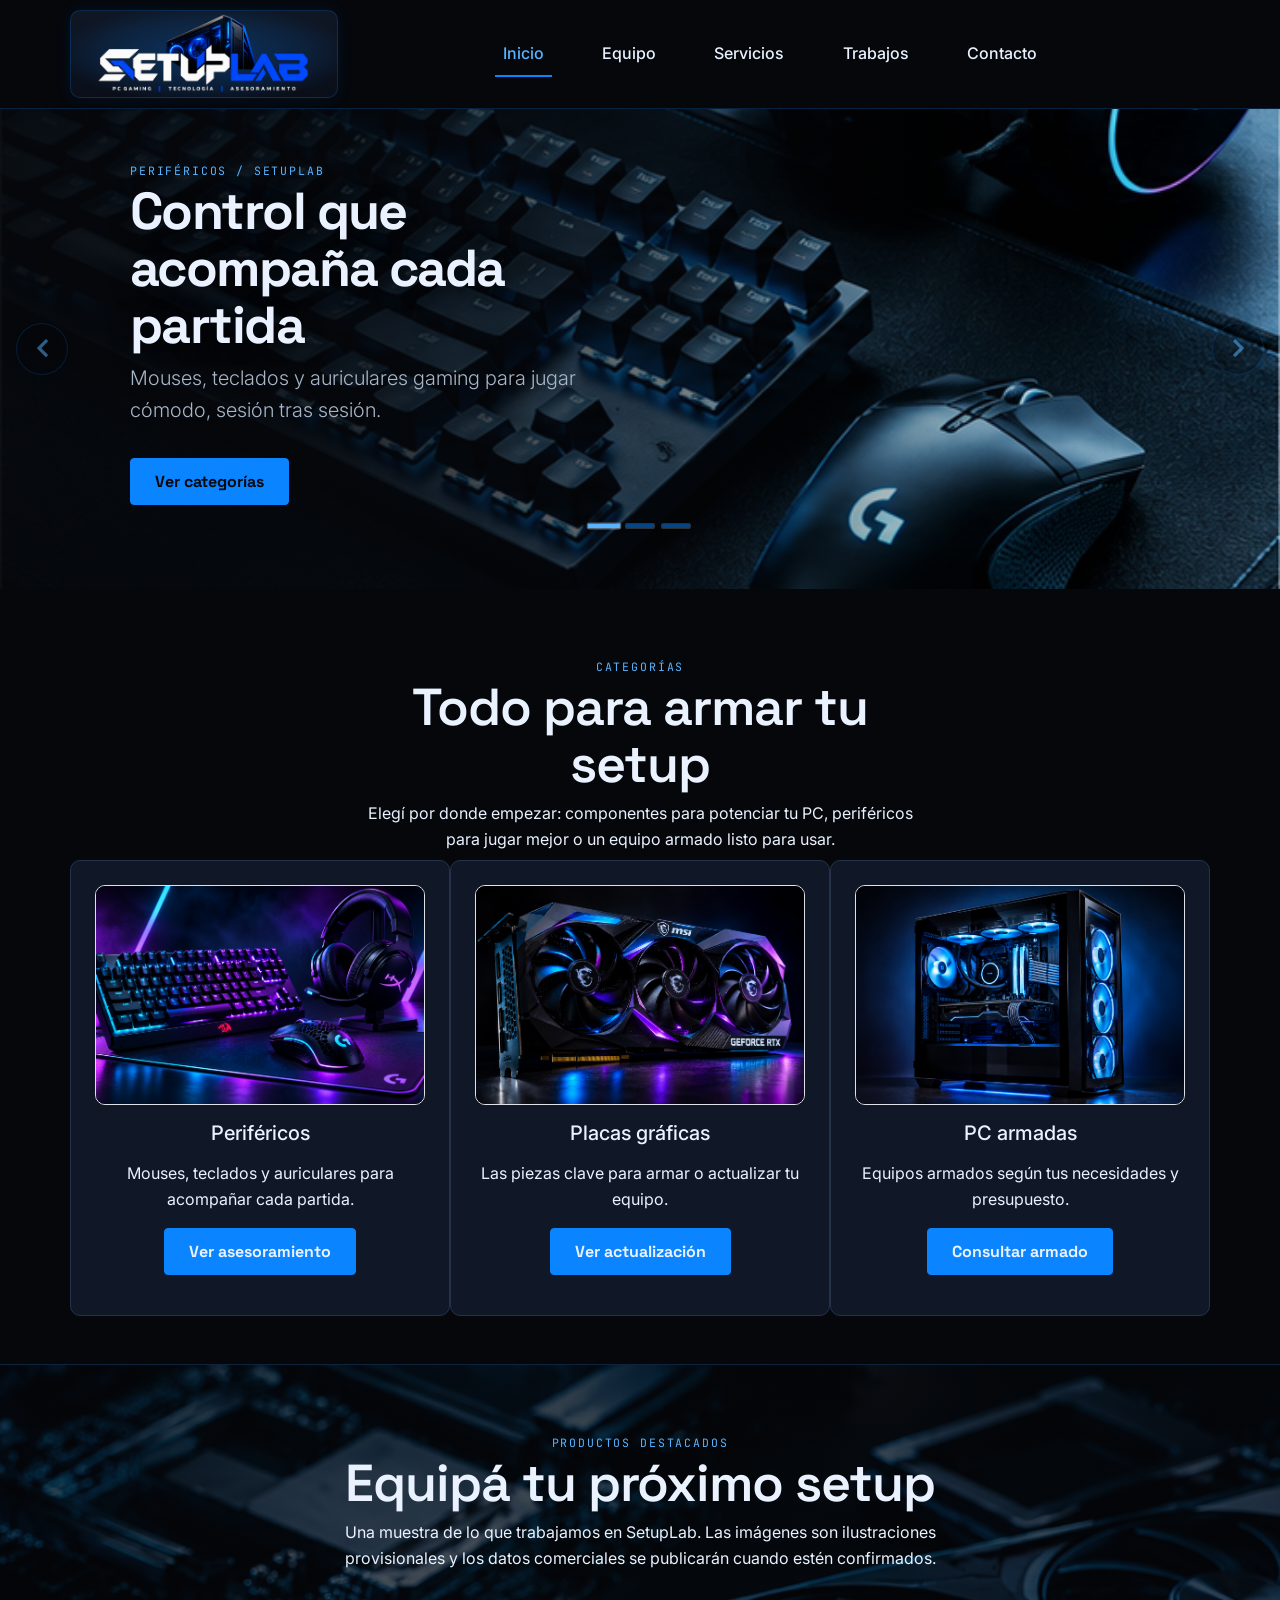
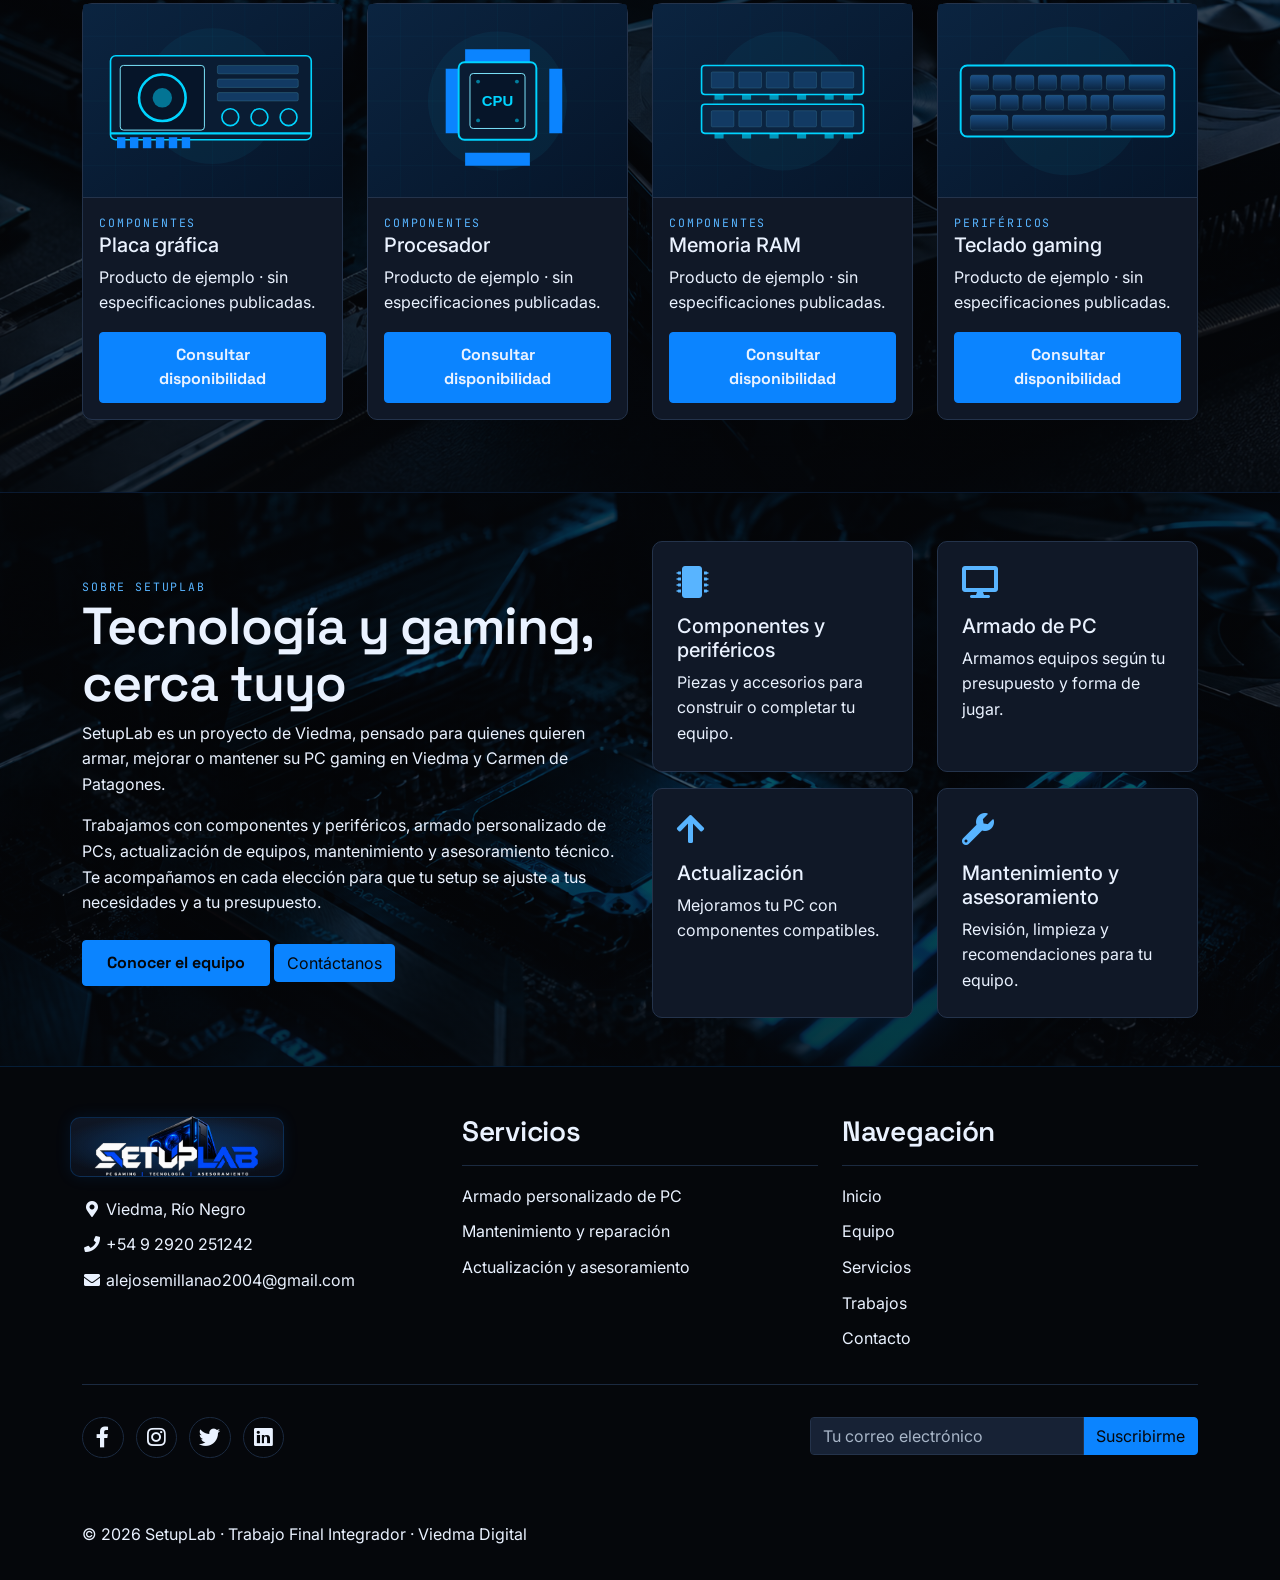
==== index.html @ 96857490 "Preparar proyecto SetupLab para publicacion" ====
<!DOCTYPE html>
<html lang="es" class="no-js">

<head>
    <title>Inicio | SetupLab</title>
    <meta charset="utf-8">
    <meta name="viewport" content="width=device-width, initial-scale=1">
    <meta name="description" content="SetupLab: componentes, periféricos, PC armadas, actualización y mantenimiento en Viedma y Carmen de Patagones.">

    <link rel="icon" type="image/png" href="assets/img/logo-setuplab.png">
    <link rel="apple-touch-icon" href="assets/img/logo-setuplab.png">

    <link rel="stylesheet" href="assets/css/bootstrap.min.css">
    <link rel="stylesheet" href="assets/css/templatemo.css">
    <link rel="stylesheet" href="assets/css/custom.css">

    <!-- Load fonts style after rendering the layout styles -->
    <link rel="stylesheet" href="https://fonts.googleapis.com/css2?family=Inter:wght@400;500;600;700&family=JetBrains+Mono:wght@500&family=Space+Grotesk:wght@500;600;700&display=swap">
    <link rel="stylesheet" href="assets/css/fontawesome.min.css">
<!--
    SetupLab · Trabajo Final Integrador · Viedma Digital
-->
</head>

<body>

    <!-- Header -->
    <nav class="navbar navbar-expand-lg navbar-dark shadow">
        <div class="container d-flex justify-content-between align-items-center">

            <a class="navbar-brand align-self-center sl-brand" href="index.html" aria-label="SetupLab - Inicio">
                <img src="assets/img/logo-setuplab.png" class="navbar-logo" alt="SetupLab">
            </a>

            <button class="navbar-toggler border-0" type="button" data-bs-toggle="collapse" data-bs-target="#templatemo_main_nav" aria-controls="templatemo_main_nav" aria-expanded="false" aria-label="Abrir menú">
                <span class="navbar-toggler-icon"></span>
            </button>

            <div class="align-self-center collapse navbar-collapse flex-fill  d-lg-flex justify-content-lg-between" id="templatemo_main_nav">
                <div class="flex-fill">
                    <ul class="nav navbar-nav d-flex justify-content-between mx-lg-auto">
                        <li class="nav-item">
                            <a class="nav-link" href="index.html">Inicio</a>
                        </li>
                        <li class="nav-item">
                            <a class="nav-link" href="equipo.html">Equipo</a>
                        </li>
                        <li class="nav-item">
                            <a class="nav-link" href="servicios.html">Servicios</a>
                        </li>
                        <li class="nav-item">
                            <a class="nav-link" href="trabajos.html">Trabajos</a>
                        </li>
                        <li class="nav-item">
                            <a class="nav-link" href="contacto.html">Contacto</a>
                        </li>
                    </ul>
                </div>
            </div>

        </div>
    </nav>
    <!-- Close Header -->


    <!-- Start Banner Hero -->
    <div id="template-mo-zay-hero-carousel" class="carousel slide carousel-fade"
         data-bs-ride="carousel" data-bs-interval="4000" data-bs-pause="hover" data-bs-touch="true">
        <ol class="carousel-indicators" aria-label="Seleccionar diapositiva">
            <li data-bs-target="#template-mo-zay-hero-carousel" data-bs-slide-to="0" class="active" aria-label="Diapositiva 1: periféricos"></li>
            <li data-bs-target="#template-mo-zay-hero-carousel" data-bs-slide-to="1" aria-label="Diapositiva 2: componentes"></li>
            <li data-bs-target="#template-mo-zay-hero-carousel" data-bs-slide-to="2" aria-label="Diapositiva 3: PC armadas"></li>
        </ol>
        <div class="carousel-inner">
            <div class="carousel-item active sl-hero-perifericos">
                <div class="container">
                    <div class="row p-4 p-lg-5 align-items-center">
                        <div class="col-lg-6 mb-4 mb-lg-0 d-flex align-items-center">
                            <div class="text-align-left align-self-center">
                                <span class="eyebrow">Periféricos / SetupLab</span>
                                <h1 class="h1">Control que acompaña cada partida</h1>
                                <p class="lead">
                                    Mouses, teclados y auriculares gaming para jugar cómodo, sesión tras sesión.
                                </p>
                                <a class="btn btn-setuplab mt-3" href="#categorias">Ver categorías</a>
                            </div>
                        </div>
                    </div>
                </div>
            </div>
            <div class="carousel-item sl-hero-componentes">
                <div class="container">
                    <div class="row p-4 p-lg-5 align-items-center">
                        <div class="col-lg-6 mb-4 mb-lg-0 d-flex align-items-center">
                            <div class="text-align-left align-self-center">
                                <span class="eyebrow">Componentes / SetupLab</span>
                                <h1 class="h1">Potencia para tu próximo equipo</h1>
                                <p class="lead">
                                    Placas gráficas, procesadores y memorias RAM para armar o mejorar tu PC.
                                </p>
                                <a class="btn btn-setuplab mt-3" href="#destacados">Ver destacados</a>
                            </div>
                        </div>
                    </div>
                </div>
            </div>
            <div class="carousel-item sl-hero-pc-armadas">
                <div class="container">
                    <div class="row p-4 p-lg-5 align-items-center">
                        <div class="col-lg-6 mb-4 mb-lg-0 d-flex align-items-center">
                            <div class="text-align-left align-self-center">
                                <span class="eyebrow">PC armadas / SetupLab</span>
                                <h1 class="h1">Tu PC gaming, armada a tu medida</h1>
                                <p class="lead">
                                    Elegimos los componentes según tu presupuesto y armamos un equipo listo para jugar.
                                </p>
                                <a class="btn btn-setuplab mt-3" href="contacto.html">Consultar armado</a>
                            </div>
                        </div>
                    </div>
                </div>
            </div>
        </div>
        <a class="carousel-control-prev text-decoration-none w-auto ps-3" href="#template-mo-zay-hero-carousel" role="button" data-bs-slide="prev" aria-label="Diapositiva anterior">
            <i class="fas fa-chevron-left"></i>
        </a>
        <a class="carousel-control-next text-decoration-none w-auto pe-3" href="#template-mo-zay-hero-carousel" role="button" data-bs-slide="next" aria-label="Diapositiva siguiente">
            <i class="fas fa-chevron-right"></i>
        </a>
    </div>
    <!-- End Banner Hero -->


    <!-- Start Categorías -->
    <section class="container py-5 reveal sl-dark-cards" id="categorias">
        <div class="row text-center pt-3">
            <div class="col-lg-6 m-auto">
                <span class="eyebrow">Categorías</span>
                <h1 class="h1">Todo para armar tu setup</h1>
                <p>
                    Elegí por donde empezar: componentes para potenciar tu PC, periféricos
                    para jugar mejor o un equipo armado listo para usar.
                </p>
            </div>
        </div>
        <div class="row gy-4">
            <div class="col-12 col-md-4 p-4 mt-3 reveal sl-dark-card text-center">
                <img src="assets/img/categoria-perifericos.png"
                     class="sl-category-img img-fluid border mx-auto d-block"
                     alt="Teclado mecánico RGB, mouse gaming y auriculares de la categoría Periféricos">
                <h2 class="h5 text-center mt-3 mb-3">Periféricos</h2>
                <p class="card-text">Mouses, teclados y auriculares para acompañar cada partida.</p>
                <p class="text-center"><a class="btn btn-setuplab" href="servicios.html">Ver asesoramiento</a></p>
            </div>
            <div class="col-12 col-md-4 p-4 mt-3 reveal sl-dark-card text-center">
                <img src="assets/img/categoria-componentes-gpu.png"
                     class="sl-category-img img-fluid border mx-auto d-block"
                     alt="Placa gráfica dedicada de la categoría Placas gráficas">
                <h2 class="h5 text-center mt-3 mb-3">Placas gráficas</h2>
                <p class="card-text">Las piezas clave para armar o actualizar tu equipo.</p>
                <p class="text-center"><a class="btn btn-setuplab" href="servicios.html">Ver actualización</a></p>
            </div>
            <div class="col-12 col-md-4 p-4 mt-3 reveal sl-dark-card text-center">
                <img src="assets/img/categoria-pc-armadas.png"
                     class="sl-category-img img-fluid border mx-auto d-block"
                     alt="Torre de PC gamer de la categoría PC armadas">
                <h2 class="h5 text-center mt-3 mb-3">PC armadas</h2>
                <p class="card-text">Equipos armados según tus necesidades y presupuesto.</p>
                <p class="text-center"><a class="btn btn-setuplab" href="servicios.html">Consultar armado</a></p>
            </div>
        </div>
    </section>
    <!-- End Categorías -->


    <!-- Start Productos destacados -->
    <section class="bg-light reveal sl-panel-section" id="destacados">
        <div class="container py-5">
            <div class="row text-center py-3">
                <div class="col-lg-7 m-auto">
                    <span class="eyebrow">Productos destacados</span>
                    <h1 class="h1">Equipá tu próximo setup</h1>
                    <p>
                        Una muestra de lo que trabajamos en SetupLab. Las imágenes son
                        ilustraciones provisionales y los datos comerciales se publicarán
                        cuando estén confirmados.
                    </p>
                </div>
            </div>
            <div class="row gy-4">
                <div class="col-12 col-md-6 col-lg-3 mb-4 reveal">
                    <article class="card h-100">
                        <img src="assets/img/placeholder/producto-placa-grafica.svg"
                             class="card-img-top" alt="Ilustración de una placa gráfica" data-provisional="true">
                        <div class="card-body d-flex flex-column">
                            <span class="eyebrow">Componentes</span>
                            <h2 class="h5">Placa gráfica</h2>
                            <p class="card-text">Producto de ejemplo · sin especificaciones publicadas.</p>
                            <a href="contacto.html" class="btn btn-setuplab mt-auto">Consultar disponibilidad</a>
                        </div>
                    </article>
                </div>
                <div class="col-12 col-md-6 col-lg-3 mb-4 reveal">
                    <article class="card h-100">
                        <img src="assets/img/placeholder/producto-procesador.svg"
                             class="card-img-top" alt="Ilustración de un procesador" data-provisional="true">
                        <div class="card-body d-flex flex-column">
                            <span class="eyebrow">Componentes</span>
                            <h2 class="h5">Procesador</h2>
                            <p class="card-text">Producto de ejemplo · sin especificaciones publicadas.</p>
                            <a href="contacto.html" class="btn btn-setuplab mt-auto">Consultar disponibilidad</a>
                        </div>
                    </article>
                </div>
                <div class="col-12 col-md-6 col-lg-3 mb-4 reveal">
                    <article class="card h-100">
                        <img src="assets/img/placeholder/producto-memoria-ram.svg"
                             class="card-img-top" alt="Ilustración de módulos de memoria RAM" data-provisional="true">
                        <div class="card-body d-flex flex-column">
                            <span class="eyebrow">Componentes</span>
                            <h2 class="h5">Memoria RAM</h2>
                            <p class="card-text">Producto de ejemplo · sin especificaciones publicadas.</p>
                            <a href="contacto.html" class="btn btn-setuplab mt-auto">Consultar disponibilidad</a>
                        </div>
                    </article>
                </div>
                <div class="col-12 col-md-6 col-lg-3 mb-4 reveal">
                    <article class="card h-100">
                        <img src="assets/img/placeholder/producto-teclado.svg"
                             class="card-img-top" alt="Ilustración de un teclado gaming" data-provisional="true">
                        <div class="card-body d-flex flex-column">
                            <span class="eyebrow">Periféricos</span>
                            <h2 class="h5">Teclado gaming</h2>
                            <p class="card-text">Producto de ejemplo · sin especificaciones publicadas.</p>
                            <a href="contacto.html" class="btn btn-setuplab mt-auto">Consultar disponibilidad</a>
                        </div>
                    </article>
                </div>
            </div>
        </div>
    </section>
    <!-- End Productos destacados -->


    <!-- Start SetupLab -->
    <section class="sl-dark-section reveal" id="sobre-setuplab">
        <div class="container py-5">
            <div class="row align-items-center gy-4">
                <div class="col-lg-6 reveal">
                    <span class="eyebrow">Sobre SetupLab</span>
                    <h1 class="h1">Tecnología y gaming, cerca tuyo</h1>
                    <p>
                        SetupLab es un proyecto de Viedma, pensado para quienes quieren armar,
                        mejorar o mantener su PC gaming en Viedma y Carmen de Patagones.
                    </p>
                    <p>
                        Trabajamos con componentes y periféricos, armado personalizado de PCs,
                        actualización de equipos, mantenimiento y asesoramiento técnico.
                        Te acompañamos en cada elección para que tu setup se ajuste a tus
                        necesidades y a tu presupuesto.
                    </p>
                    <a href="equipo.html" class="btn btn-setuplab mt-2">Conocer el equipo</a>
                    <a href="contacto.html" class="btn btn-success mt-2">Contáctanos</a>
                </div>
                <div class="col-lg-6 reveal">
                    <div class="row gy-3">
                        <div class="col-sm-6">
                            <div class="sl-dark-card h-100 p-4">
                                <i class="fa fa-microchip fa-2x mb-3" aria-hidden="true"></i>
                                <h2 class="h5">Componentes y periféricos</h2>
                                <p class="mb-0">Piezas y accesorios para construir o completar tu equipo.</p>
                            </div>
                        </div>
                        <div class="col-sm-6">
                            <div class="sl-dark-card h-100 p-4">
                                <i class="fa fa-desktop fa-2x mb-3" aria-hidden="true"></i>
                                <h2 class="h5">Armado de PC</h2>
                                <p class="mb-0">Armamos equipos según tu presupuesto y forma de jugar.</p>
                            </div>
                        </div>
                        <div class="col-sm-6">
                            <div class="sl-dark-card h-100 p-4">
                                <i class="fa fa-arrow-up fa-2x mb-3" aria-hidden="true"></i>
                                <h2 class="h5">Actualización</h2>
                                <p class="mb-0">Mejoramos tu PC con componentes compatibles.</p>
                            </div>
                        </div>
                        <div class="col-sm-6">
                            <div class="sl-dark-card h-100 p-4">
                                <i class="fa fa-wrench fa-2x mb-3" aria-hidden="true"></i>
                                <h2 class="h5">Mantenimiento y asesoramiento</h2>
                                <p class="mb-0">Revisión, limpieza y recomendaciones para tu equipo.</p>
                            </div>
                        </div>
                    </div>
                </div>
            </div>
        </div>
    </section>
    <!-- End SetupLab -->


    <!-- Start Footer -->
    <footer class="bg-dark" id="tempaltemo_footer">
        <div class="container">
            <div class="row">

                <div class="col-md-4 pt-5">
                    <a href="index.html" class="sl-footer-brand" aria-label="SetupLab - Inicio">
                        <img src="assets/img/logo-setuplab.png" class="footer-logo" alt="SetupLab">
                    </a>
                    <ul class="list-unstyled text-light footer-link-list">
                        <li>
                            <i class="fas fa-map-marker-alt fa-fw"></i>
                            Viedma, Río Negro
                        </li>
                        <li>
                            <i class="fa fa-phone fa-fw"></i>
                            <a class="text-decoration-none" href="https://wa.me/5492920251242" target="_blank" rel="noopener noreferrer">+54 9 2920 251242</a>
                        </li>
                        <li>
                            <i class="fa fa-envelope fa-fw"></i>
                            <a class="text-decoration-none" href="mailto:alejosemillanao2004@gmail.com">alejosemillanao2004@gmail.com</a>
                        </li>
                    </ul>
                </div>

                <div class="col-md-4 pt-5">
                    <h2 class="h2 text-light border-bottom pb-3 border-light">Servicios</h2>
                    <ul class="list-unstyled text-light footer-link-list">
                        <li><a class="text-decoration-none" href="servicios.html">Armado personalizado de PC</a></li>
                        <li><a class="text-decoration-none" href="servicios.html">Mantenimiento y reparación</a></li>
                        <li><a class="text-decoration-none" href="servicios.html">Actualización y asesoramiento</a></li>
                    </ul>
                </div>

                <div class="col-md-4 pt-5">
                    <h2 class="h2 text-light border-bottom pb-3 border-light">Navegación</h2>
                    <ul class="list-unstyled text-light footer-link-list">
                        <li><a class="text-decoration-none" href="index.html">Inicio</a></li>
                        <li><a class="text-decoration-none" href="equipo.html">Equipo</a></li>
                        <li><a class="text-decoration-none" href="servicios.html">Servicios</a></li>
                        <li><a class="text-decoration-none" href="trabajos.html">Trabajos</a></li>
                        <li><a class="text-decoration-none" href="contacto.html">Contacto</a></li>
                    </ul>
                </div>

            </div>

            <div class="row text-light mb-4">
                <div class="col-12 mb-3">
                    <div class="w-100 my-3 border-top border-light"></div>
                </div>
                <div class="col-auto me-auto">
                    <ul class="list-inline text-left footer-icons">
                        <li class="list-inline-item border border-light rounded-circle text-center">
                            <a class="text-light text-decoration-none" target="_blank" href="http://facebook.com/"><i class="fab fa-facebook-f fa-lg fa-fw"></i></a>
                        </li>
                        <li class="list-inline-item border border-light rounded-circle text-center">
                            <a class="text-light text-decoration-none" target="_blank" href="https://www.instagram.com/"><i class="fab fa-instagram fa-lg fa-fw"></i></a>
                        </li>
                        <li class="list-inline-item border border-light rounded-circle text-center">
                            <a class="text-light text-decoration-none" target="_blank" href="https://twitter.com/"><i class="fab fa-twitter fa-lg fa-fw"></i></a>
                        </li>
                        <li class="list-inline-item border border-light rounded-circle text-center">
                            <a class="text-light text-decoration-none" target="_blank" href="https://www.linkedin.com/"><i class="fab fa-linkedin fa-lg fa-fw"></i></a>
                        </li>
                    </ul>
                </div>
                <div class="col-auto">
                    <label class="sr-only" for="subscribeEmail">Correo electrónico</label>
                    <div class="input-group mb-2">
                        <input type="email" class="form-control" id="subscribeEmail" placeholder="Tu correo electrónico">
                        <div class="input-group-text btn-success text-light">Suscribirme</div>
                    </div>
                </div>
            </div>
        </div>

        <div class="w-100 bg-black py-3">
            <div class="container">
                <div class="row pt-2">
                    <div class="col-12">
                        <p class="text-left text-light">
                            &copy; 2026 SetupLab · Trabajo Final Integrador · Viedma Digital
                        </p>
                    </div>
                </div>
            </div>
        </div>

    </footer>
    <!-- End Footer -->

    <!-- Start Script -->
    <script src="assets/js/jquery-1.11.0.min.js"></script>
    <script src="assets/js/jquery-migrate-1.2.1.min.js"></script>
    <script src="assets/js/bootstrap.bundle.min.js"></script>
    <script src="assets/js/templatemo.js"></script>
    <script src="assets/js/custom.js"></script>
    <!-- End Script -->
</body>

</html>
---- assets/css/templatemo.css ----
/*

TemplateMo 559 Zay Shop

https://templatemo.com/tm-559-zay-shop

---------------------------------------------
Table of contents
------------------------------------------------
1. Typography
2. General
3. Nav
4. Hero Carousel
5. Accordion
6. Shop
7. Product
8. Carousel Hero
9. Carousel Brand
10. Services
11. Contact map
12. Footer
13. Small devices (landscape phones, 576px and up)
14. Medium devices (tablets, 768px and up)
15. Large devices (desktops, 992px and up)
16. Extra large devices (large desktops, 1200px and up)
--------------------------------------------- */




/* Typography */
body {
  font-family: var(--sl-font-body);
  font-size: 1rem;
  font-weight: 400;
  line-height: 1.6;
  color: var(--sl-text);
  background-color: var(--sl-white);
}
.h1 {
  font-family: var(--sl-font-head);
  font-size: clamp(2.25rem, 5vw, 3.25rem);
  font-weight: 600;
  letter-spacing: -0.02em;
  line-height: 1.1;
}
.h2 {
  font-family: var(--sl-font-head);
  font-size: 1.75rem;
  font-weight: 600;
  letter-spacing: -0.01em;
  line-height: 1.2;
}
.h3 {
  font-family: var(--sl-font-head);
  font-size: 1.25rem;
  font-weight: 600;
  line-height: 1.3;
}
/* General */
.logo { font-weight: 600 !important; letter-spacing: -0.01em;}
.text-warning { color: var(--sl-accent-ink) !important;}
.text-muted { color: var(--sl-text-muted) !important;}
.text-success { color: var(--sl-accent-ink) !important;}
.text-light { color: var(--sl-text-inverse) !important;}
.bg-dark { background-color: var(--sl-primary) !important;}
.bg-light { background-color: var(--sl-surface) !important;}
.bg-black { background-color: var(--sl-bg-deep) !important;}
.bg-success { background-color: var(--sl-primary) !important;}
.btn-success {
  background-color: var(--sl-primary) !important;
  border-color: var(--sl-primary) !important;
  color: var(--sl-white) !important;
}
.btn-success:hover,
.btn-success:focus {
  background-color: var(--sl-primary-2) !important;
  border-color: var(--sl-primary-2) !important;
  color: var(--sl-white) !important;
}
.pagination .page-link:hover { color: var(--sl-accent-ink);}
.pagination .page-link:hover,
.pagination .page-link.active {
  background-color: var(--sl-primary) !important;
  border-color: var(--sl-primary) !important;
  color: var(--sl-accent) !important;
}
/* Nav */
#templatemo_nav_top { min-height: 40px; background-color: var(--sl-bg-deep) !important;}
#templatemo_nav_top * { font-size: .9em !important;}
#templatemo_main_nav a { color: var(--sl-text);}
#templatemo_main_nav a:hover { color: var(--sl-accent-ink);}
#templatemo_main_nav .nav-link { transition: color .25s ease;}
#templatemo_main_nav .navbar .nav-icon { margin-right: 20px;}

/* Hero Carousel */
#template-mo-zay-hero-carousel {
  background: linear-gradient(135deg, var(--sl-primary) 0%, var(--sl-bg-deep) 100%) !important;
}
#template-mo-zay-hero-carousel .carousel-item h1,
#template-mo-zay-hero-carousel .carousel-item h2,
#template-mo-zay-hero-carousel .carousel-item h3,
#template-mo-zay-hero-carousel .carousel-item p { color: var(--sl-text-inverse);}
#template-mo-zay-hero-carousel .carousel-item .text-success { color: var(--sl-accent) !important;}
/* Accordion */
.templatemo-accordion a { color: var(--sl-text);}
.templatemo-accordion a:hover { color: var(--sl-accent-ink);}
/* Shop */
.shop-top-menu a:hover { color: var(--sl-accent-ink) !important;}
/* Product */
.product-wap { box-shadow: 0 6px 18px 0 var(--sl-shadow);}
.product-wap .product-color-dot.color-dot-red { background:#f71515;}
.product-wap .product-color-dot.color-dot-blue { background:#6db4fe;}
.product-wap .product-color-dot.color-dot-black { background:#000000;}
.product-wap .product-color-dot.color-dot-light { background:#e0e0e0;}
.product-wap .product-color-dot.color-dot-green { background:#0bff7e;}
.card.product-wap .card .product-overlay {
  background: rgba(6,21,41,.35);
  visibility: hidden;
  opacity: 0;
  transition: opacity .3s ease, visibility .3s ease;
}
.card.product-wap:hover .card .product-overlay {
  visibility: visible;
  opacity: 1;
}
.card.product-wap a { color: var(--sl-text);}
#carousel-related-product .slick-slide:focus { outline: none !important;}
#carousel-related-product .slick-dots li button:before {
  font-size: 15px;
  margin-top: 20px;
}
/* Brand */
.brand-img {
  filter: grayscale(100%);
  opacity: 0.5;
  transition: filter .5s ease, opacity .5s ease;
}
.brand-img:hover {
  filter: grayscale(0%);
  opacity: 1;
}
/* Carousel Hero */
#template-mo-zay-hero-carousel .carousel-indicators li {
  margin-top: -50px;
  background-color: var(--sl-accent);
  border: 1px solid rgba(255,255,255,.35);
  transition: opacity .25s ease, transform .25s ease;
}
#template-mo-zay-hero-carousel .carousel-indicators .active {
  background-color: var(--sl-white);
  transform: scale(1.15);
}
#template-mo-zay-hero-carousel .carousel-control-next i,
#template-mo-zay-hero-carousel .carousel-control-prev i {
  color: var(--sl-accent) !important;
  font-size: 2.2em !important;
  transition: transform .25s ease, color .25s ease;
}
#template-mo-zay-hero-carousel .carousel-control-prev:hover i { transform: translateX(-3px);}
#template-mo-zay-hero-carousel .carousel-control-next:hover i { transform: translateX(3px);}
/* Carousel Brand */
.tempaltemo-carousel .h1 {
  font-size: .5em !important;
  color: var(--sl-text) !important;
}
/* Services */
.services-icon-wap { transition: color .3s ease, background-color .3s ease, border-color .3s ease;}
.services-icon-wap:hover { color: var(--sl-white); background: var(--sl-primary); border-color: var(--sl-glow);}
.services-icon-wap:hover i { color: var(--sl-accent);}
.form-control { border: 1px solid var(--sl-border); color: var(--sl-text);}
.form-control::placeholder { color: var(--sl-text-muted); opacity: 1;}
/* Footer */
#tempaltemo_footer a { color: var(--sl-text-inverse);}
#tempaltemo_footer a:hover { color: var(--sl-accent);}
#tempaltemo_footer ul.footer-link-list li { padding-top: 10px;}
#tempaltemo_footer ul.footer-icons li {
  width: 2.6em;
  height: 2.6em;
  line-height: 2.6em;
  transition: background-color .3s ease;
}
#tempaltemo_footer ul.footer-icons li:hover {
  background-color: var(--sl-accent);
}
#tempaltemo_footer ul.footer-icons li:hover i {
  color: var(--sl-bg-deep);
}
#tempaltemo_footer .border-light { border-color: var(--sl-border-dark) !important;}
/*
// Extra small devices (portrait phones, less than 576px)
// No media query since this is the default in Bootstrap
*/
/* Small devices (landscape phones, 576px and up)*/
.product-wap .h3, .product-wap li, .product-wap i, .product-wap p {
  font-size: .8rem !important;
}
.product-wap .product-color-dot {
  width: 6px;
  height: 6px;
}

@media (min-width: 576px) {
  .tempaltemo-carousel .h1 { font-size: 1em !important;}
}

/*// Medium devices (tablets, 768px and up)*/
@media (min-width: 768px) {
  #templatemo_main_nav .navbar-nav {max-width: 450px;}
 }

/* Large devices (desktops, 992px and up)*/
@media (min-width: 992px) {
  #templatemo_main_nav .navbar-nav {max-width: 550px;}
  #template-mo-zay-hero-carousel .carousel-item {min-height: 30rem !important;}
  .product-wap .h3, .product-wap li, .product-wap i, .product-wap p {font-size: 1rem !important;}
  .product-wap .product-color-dot {
    width: 12px;
    height: 12px;
  }
}

/* Extra large devices (large desktops, 1200px and up)*/
@media (min-width: 1200px) {}
---- assets/css/custom.css ----
/*
 * SetupLab - Gaming Tech Store profesional
 * Identidad oscura coherente en las cinco paginas.
 * Bootstrap, Slick y el carrusel no se modifican.
 */

:root {
  /* Base oscura */
  --sl-black:       #05070B;
  --sl-ink:         #0A0F1A;
  --sl-panel:       #101827;
  --sl-panel-2:     #172235;
  --sl-line-dark:   #24334B;

  /* Contraste */
  --sl-white:       #FFFFFF;
  --sl-electric:    #0B84FF;
  --sl-electric-soft: #58B4FF;
  --sl-electric-ink: #58B4FF;

  /* Texto sobre superficies oscuras */
  --sl-text:        #EAF2FF;
  --sl-text-muted:  #A8B6C8;
  --sl-text-dark:   #EAF2FF;
  --sl-muted-dark:  #A8B6C8;
  --sl-text-inverse:#EAF2FF;

  /* Compatibilidad con los tokens que ya usa templatemo.css.
     --sl-surface pasa a ser oscura: las secciones .bg-light ya no son blancas. */
  --sl-bg-deep:      var(--sl-black);
  --sl-primary:      var(--sl-ink);
  --sl-primary-2:    var(--sl-panel);
  --sl-surface:      var(--sl-ink);
  --sl-accent:       var(--sl-electric);
  --sl-accent-2:     var(--sl-electric-soft);
  --sl-accent-ink:   var(--sl-electric-ink);
  --sl-border:       var(--sl-line-dark);
  --sl-border-dark:  #1B2A40;
  --sl-glow:         rgba(11, 132, 255, .18);
  --sl-shadow:       rgba(0, 0, 0, .45);
  --sl-shadow-dark:  rgba(0, 0, 0, .55);

  /* Tipografias */
  --sl-font-body: 'Inter', system-ui, -apple-system, 'Segoe UI', sans-serif;
  --sl-font-head: 'Space Grotesk', 'Inter', system-ui, sans-serif;
  --sl-font-mono: 'JetBrains Mono', ui-monospace, SFMono-Regular, Consolas, monospace;

  /* Bootstrap 5 alineado a la misma paleta */
  --bs-primary: #0B84FF;
  --bs-primary-rgb: 11, 132, 255;
  --bs-secondary: #A8B6C8;
  --bs-secondary-rgb: 168, 182, 200;
  --bs-success: #0B84FF;
  --bs-success-rgb: 11, 132, 255;
  --bs-info: #58B4FF;
  --bs-info-rgb: 88, 180, 255;
  --bs-light: #0A0F1A;
  --bs-light-rgb: 10, 15, 26;
  --bs-dark: #EAF2FF;
  --bs-dark-rgb: 234, 242, 255;
  --bs-body-color: #EAF2FF;
  --bs-body-bg: #05070B;
  --bs-border-color: #24334B;
  --bs-border-color-translucent: rgba(36, 51, 75, .7);
  --bs-link-color: #58B4FF;
  --bs-link-hover-color: #FFFFFF;
  --bs-font-sans-serif: 'Inter', system-ui, -apple-system, 'Segoe UI', sans-serif;
}

/* Base */
html { scroll-padding-top: 120px; }
body {
  background-color: var(--sl-black);
  color: var(--sl-text);
  -webkit-font-smoothing: antialiased;
}
a {
  color: var(--sl-electric-ink);
  text-decoration-color: rgba(88, 180, 255, .35);
  text-underline-offset: 3px;
}
a:hover { color: var(--sl-white); }
::selection { background: var(--sl-electric); color: var(--sl-black); }
:focus-visible { outline: 2px solid var(--sl-electric); outline-offset: 2px; }

/* Etiquetas tecnicas: unico uso de JetBrains Mono */
.eyebrow {
  font-family: var(--sl-font-mono);
  font-size: .72rem;
  letter-spacing: .16em;
  text-transform: uppercase;
  color: var(--sl-electric-soft);
}
.section-accent {
  display: block;
  width: 48px;
  height: 2px;
  margin: .75rem 0 1.25rem;
  border: 0;
  background: var(--sl-electric);
}

/* Boton principal */
.btn-setuplab {
  display: inline-block;
  padding: .65rem 1.5rem;
  border: 1px solid var(--sl-electric);
  border-radius: .25rem;
  background: var(--sl-electric);
  color: var(--sl-black);
  font-family: var(--sl-font-head);
  font-weight: 700;
  line-height: 1.5;
  text-decoration: none;
  transition: background-color .25s ease, border-color .25s ease,
              box-shadow .25s ease, transform .25s ease;
}
.btn-setuplab:hover,
.btn-setuplab:focus {
  background: var(--sl-electric-soft);
  border-color: var(--sl-electric-soft);
  color: var(--sl-black);
  box-shadow: 0 0 18px var(--sl-glow);
}
.btn-setuplab:active { transform: scale(.98); }

/* Botones de la plantilla (newsletter y formulario) */
.btn-success,
.input-group-text.btn-success {
  background-color: var(--sl-electric) !important;
  border-color: var(--sl-electric) !important;
  color: var(--sl-black) !important;
}
.btn-success:hover,
.btn-success:focus {
  background-color: var(--sl-electric-soft) !important;
  border-color: var(--sl-electric-soft) !important;
  color: var(--sl-black) !important;
  box-shadow: 0 0 18px var(--sl-glow);
}

/* Campos sobre paneles oscuros */
.form-control,
.form-select {
  background-color: var(--sl-panel-2);
  border: 1px solid var(--sl-line-dark);
  color: var(--sl-text);
}
.form-control::placeholder { color: var(--sl-text-muted); opacity: 1; }
.form-control:focus,
.form-select:focus {
  background-color: var(--sl-panel-2);
  border-color: var(--sl-electric);
  box-shadow: 0 0 0 .2rem var(--sl-glow);
  color: var(--sl-white);
}
.pagination .page-link {
  background-color: var(--sl-panel);
  border-color: var(--sl-line-dark);
  color: var(--sl-text);
}

/* ------------------------------------------------------------------
 * 1. Navbar oscura con logo original ampliado
 * ------------------------------------------------------------------ */

nav.navbar-dark.shadow {
  background-color: var(--sl-black) !important;
  border-bottom: 1px solid rgba(11, 132, 255, .22);
}
#templatemo_main_nav .nav-link {
  color: var(--sl-text-dark) !important;
  font-weight: 500;
}
#templatemo_main_nav .nav-link:hover,
#templatemo_main_nav .nav-link.active {
  color: var(--sl-electric-soft) !important;
}
.sl-brand,
.sl-footer-brand {
  position: relative;
  display: inline-flex;
  align-items: center;
  isolation: isolate;
}

/* Fondo azul muy sutil detras del PNG original: permite distinguir las
   zonas negras sin teñir el logo ni modificar el archivo. */
.sl-brand::before,
.sl-footer-brand::before {
  content: "";
  position: absolute;
  inset: 2px -12px;
  z-index: 0;
  border: 1px solid rgba(11, 132, 255, .22);
  border-radius: 10px;
  background:
    radial-gradient(ellipse at 50% 50%, rgba(11, 132, 255, .30) 0%, rgba(11, 132, 255, .12) 55%, rgba(11, 132, 255, 0) 80%),
    linear-gradient(180deg, rgba(16, 24, 39, .94), rgba(10, 15, 26, .94));
  box-shadow: 0 0 16px rgba(11, 132, 255, .10);
  pointer-events: none;
  transition: border-color .3s ease, box-shadow .3s ease;
}

.navbar-logo,
.footer-logo {
  display: block;
  position: relative;
  z-index: 1;
  width: auto;
  object-fit: contain;
  transition: transform .3s ease;
}
.navbar-logo { height: 82px; max-width: 360px; }
.footer-logo { height: 64px; max-width: 300px; }
.sl-brand:hover::before,
.sl-footer-brand:hover::before {
  border-color: rgba(11, 132, 255, .40);
  box-shadow: 0 0 22px rgba(11, 132, 255, .18);
}
.sl-brand:hover .navbar-logo,
.sl-footer-brand:hover .footer-logo { transform: translateY(-1px); }

@media (max-width: 991.98px) {
  html { scroll-padding-top: 100px; }
  .navbar-logo { height: 66px; max-width: 290px; }
  .footer-logo { height: 54px; max-width: 255px; }
}
@media (max-width: 575.98px) {
  html { scroll-padding-top: 88px; }
  .navbar-logo { height: 54px; max-width: 220px; }
  .footer-logo { height: 46px; max-width: 205px; }
}

/* ------------------------------------------------------------------
 * 2. Hero (carrusel intacto, 4s y 3 slides)
 * ------------------------------------------------------------------ */

#template-mo-zay-hero-carousel {
  overflow: hidden;
  background:
    radial-gradient(circle at 72% 42%, rgba(11, 132, 255, .20), transparent 55%),
    linear-gradient(135deg, var(--sl-ink) 0%, var(--sl-black) 100%) !important;
}
#template-mo-zay-hero-carousel::before {
  content: "";
  position: absolute;
  inset: 0;
  background-image:
    linear-gradient(rgba(11, 132, 255, .025) 1px, transparent 1px),
    linear-gradient(90deg, rgba(11, 132, 255, .025) 1px, transparent 1px);
  background-size: 48px 48px;
  pointer-events: none;
}
#template-mo-zay-hero-carousel .container { position: relative; z-index: 1; }
#template-mo-zay-hero-carousel .carousel-item { transition: opacity .55s ease-in-out; }
#template-mo-zay-hero-carousel .carousel-item h1 {
  font-weight: 700;
  letter-spacing: -.03em;
  text-shadow: 0 2px 20px rgba(0, 0, 0, .55);
}
#template-mo-zay-hero-carousel .carousel-item .lead { color: var(--sl-muted-dark); }
#template-mo-zay-hero-carousel .carousel-item .eyebrow { color: var(--sl-electric-soft); }

/* Fotografías definitivas del carrusel: cada foto cubre todo el banner.
   El degradado oscurece el lado izquierdo, donde se apoya el texto. */
#template-mo-zay-hero-carousel .sl-hero-perifericos,
#template-mo-zay-hero-carousel .sl-hero-componentes,
#template-mo-zay-hero-carousel .sl-hero-pc-armadas {
  background-repeat: no-repeat;
  background-position: center center;
  background-size: cover;
}
#template-mo-zay-hero-carousel .sl-hero-perifericos {
  background-image:
    linear-gradient(90deg, rgba(5, 7, 11, .96) 0%, rgba(5, 7, 11, .88) 26%, rgba(5, 7, 11, .55) 52%, rgba(5, 7, 11, .15) 76%, rgba(5, 7, 11, 0) 100%),
    url("../img/carrusel-perifericos.png");
}
#template-mo-zay-hero-carousel .sl-hero-componentes {
  background-image:
    linear-gradient(90deg, rgba(5, 7, 11, .96) 0%, rgba(5, 7, 11, .88) 26%, rgba(5, 7, 11, .55) 52%, rgba(5, 7, 11, .15) 76%, rgba(5, 7, 11, 0) 100%),
    url("../img/carrusel-componentes.png");
}
#template-mo-zay-hero-carousel .sl-hero-pc-armadas {
  background-image:
    linear-gradient(90deg, rgba(5, 7, 11, .96) 0%, rgba(5, 7, 11, .88) 26%, rgba(5, 7, 11, .55) 52%, rgba(5, 7, 11, .15) 76%, rgba(5, 7, 11, 0) 100%),
    url("../img/carrusel-pc-armadas.png");
}
@media (max-width: 767.98px) {
  #template-mo-zay-hero-carousel .sl-hero-perifericos,
  #template-mo-zay-hero-carousel .sl-hero-componentes,
  #template-mo-zay-hero-carousel .sl-hero-pc-armadas {
    background-position: center center;
    background-size: cover;
  }
  #template-mo-zay-hero-carousel .sl-hero-perifericos {
    background-image:
      linear-gradient(90deg, rgba(5, 7, 11, .97) 0%, rgba(5, 7, 11, .9) 40%, rgba(5, 7, 11, .55) 75%, rgba(5, 7, 11, .25) 100%),
      url("../img/carrusel-perifericos.png");
  }
  #template-mo-zay-hero-carousel .sl-hero-componentes {
    background-image:
      linear-gradient(90deg, rgba(5, 7, 11, .97) 0%, rgba(5, 7, 11, .9) 40%, rgba(5, 7, 11, .55) 75%, rgba(5, 7, 11, .25) 100%),
      url("../img/carrusel-componentes.png");
  }
  #template-mo-zay-hero-carousel .sl-hero-pc-armadas {
    background-image:
      linear-gradient(90deg, rgba(5, 7, 11, .97) 0%, rgba(5, 7, 11, .9) 40%, rgba(5, 7, 11, .55) 75%, rgba(5, 7, 11, .25) 100%),
      url("../img/carrusel-pc-armadas.png");
  }
}

#template-mo-zay-hero-carousel .carousel-indicators [data-bs-target] {
  width: 28px;
  height: 4px;
  border-radius: 2px;
  background-color: var(--sl-electric);
  opacity: .5;
  transition: opacity .25s ease, transform .25s ease;
}
#template-mo-zay-hero-carousel .carousel-indicators .active {
  background-color: var(--sl-electric-soft);
  opacity: 1;
}
#template-mo-zay-hero-carousel .carousel-control-prev i,
#template-mo-zay-hero-carousel .carousel-control-next i {
  display: flex;
  align-items: center;
  justify-content: center;
  width: 52px;
  height: 52px;
  padding: 0 !important;
  border: 1px solid rgba(11, 132, 255, .35);
  border-radius: 50%;
  background: rgba(5, 7, 11, .6);
  color: var(--sl-electric-soft) !important;
  font-size: 1.3em !important;
}
@media (max-width: 575.98px) {
  #template-mo-zay-hero-carousel .row { padding-left: 1rem; padding-right: 1rem; }
  #template-mo-zay-hero-carousel .carousel-indicators [data-bs-target] { width: 20px; }
  #template-mo-zay-hero-carousel .carousel-control-prev,
  #template-mo-zay-hero-carousel .carousel-control-next { width: 12%; }
  #template-mo-zay-hero-carousel .carousel-control-prev i,
  #template-mo-zay-hero-carousel .carousel-control-next i { width: 40px; height: 40px; font-size: 1.1em !important; }
}

/* ------------------------------------------------------------------
 * 3. Ritmo de secciones: negro -> azul oscuro -> panel -> negro
 * ------------------------------------------------------------------ */

section.bg-light,
.sl-dark-section,
.sl-panel-section {
  border-top: 1px solid rgba(11, 132, 255, .10);
}
.sl-dark-section {
  background: var(--sl-ink) !important;
  color: var(--sl-text);
}
.sl-panel-section {
  background: var(--sl-panel) !important;
  color: var(--sl-text);
}

/* Fondos panorámicos de Inicio: cubren la sección completa, no el contenedor */
#destacados,
#sobre-setuplab {
  position: relative;
  isolation: isolate;
  background-size: cover !important;
  background-position: center !important;
  background-repeat: no-repeat !important;
}
#destacados {
  background-image: url("../img/a_wide_cinematic_high_detail_tech_background_for.png") !important;
}
#sobre-setuplab {
  background-image: url("../img/a_cinematic_high_contrast_dark_tech_background_fo.png") !important;
}
#destacados::before,
#sobre-setuplab::before {
  content: "";
  position: absolute;
  inset: 0;
  z-index: 0;
  pointer-events: none;
  background: linear-gradient(180deg,
    rgba(5, 7, 11, .72) 0%,
    rgba(5, 7, 11, .64) 50%,
    rgba(5, 7, 11, .78) 100%);
}
#destacados > .container,
#sobre-setuplab > .container {
  position: relative;
  z-index: 1;
}

/* Fotografías protagonistas de Equipo: cubren toda la sección y el texto va encima. */
#quienes-somos,
#atencion-personalizada {
  position: relative;
  isolation: isolate;
  display: flex;
  align-items: center;
  background-color: var(--sl-ink) !important;
  background-size: cover !important;
  background-repeat: no-repeat !important;
}
#quienes-somos {
  min-height: 640px;
  background-image: url("../img/setuplab_armado_pc.jpg") !important;
  background-position: 68% center !important;
}
#atencion-personalizada {
  min-height: 700px;
  background-image: url("../img/setuplab_diagnostico_tecnico.jpg") !important;
  background-position: 38% center !important;
}
#quienes-somos > .container,
#atencion-personalizada > .container {
  position: relative;
  z-index: 1;
  width: 100%;
}
#quienes-somos::before,
#atencion-personalizada::before {
  content: "";
  position: absolute;
  inset: 0;
  z-index: 0;
  pointer-events: none;
}
/* Composiciones distintas: luz lateral en el primero, degradado vertical en el segundo. */
#quienes-somos::before {
  background: linear-gradient(90deg,
    rgba(4, 7, 12, .92) 0%,
    rgba(4, 7, 12, .80) 42%,
    rgba(4, 7, 12, .34) 100%);
}
#atencion-personalizada::before {
  background: linear-gradient(180deg,
    rgba(4, 7, 12, .86) 0%,
    rgba(4, 7, 12, .58) 45%,
    rgba(4, 7, 12, .90) 100%);
}
@media (max-width: 767.98px) {
  #quienes-somos,
  #atencion-personalizada {
    min-height: 0;
    background-position: 62% center !important;
  }
  #atencion-personalizada {
    background-position: 45% center !important;
  }
  #quienes-somos::before {
    background: linear-gradient(180deg,
      rgba(4, 7, 12, .88) 0%,
      rgba(4, 7, 12, .72) 55%,
      rgba(4, 7, 12, .90) 100%);
  }
  #atencion-personalizada::before {
    background: linear-gradient(180deg,
      rgba(4, 7, 12, .90) 0%,
      rgba(4, 7, 12, .74) 55%,
      rgba(4, 7, 12, .92) 100%);
  }
  #atencion-personalizada .sl-dark-card {
    background-color: rgba(10, 15, 26, .88) !important;
  }
}

.sl-dark-section h1, .sl-dark-section h2, .sl-dark-section h3,
.sl-dark-section .h1, .sl-dark-section .h2, .sl-dark-section .h3,
.sl-panel-section h1, .sl-panel-section h2, .sl-panel-section h3,
.sl-panel-section .h1, .sl-panel-section .h2, .sl-panel-section .h3 {
  color: var(--sl-text-dark) !important;
}
.sl-dark-section .eyebrow,
.sl-panel-section .eyebrow { color: var(--sl-electric-soft); }

#tempaltemo_footer {
  background: var(--sl-black) !important;
  border-top: 1px solid rgba(11, 132, 255, .18);
}
#tempaltemo_footer .h2 { color: var(--sl-text-dark); }

/* ------------------------------------------------------------------
 * 4. Tarjetas oscuras (categorias, servicios, trabajos y productos)
 * ------------------------------------------------------------------ */

.card,
.card.product-wap,
.card.h-100,
.services-icon-wap,
.sl-dark-card,
.sl-dark-cards .card.product-wap,
.sl-dark-cards .card.h-100 {
  background-color: var(--sl-panel) !important;
  border: 1px solid var(--sl-line-dark) !important;
  color: var(--sl-text);
  border-radius: 10px;
}
.card-img-top,
.card.product-wap img {
  background-color: var(--sl-black);
  object-fit: cover;
}
.card-img-top {
  width: 100%;
  aspect-ratio: 4 / 3;
  border-bottom: 1px solid var(--sl-line-dark);
}

/* Imágenes definitivas de las categorías de Inicio.
   El recuadro 3:2 se acerca al formato original (16:9) y, junto con
   object-fit, mantiene alturas parejas sin recortes importantes. */
.sl-category-img {
  width: 100%;
  aspect-ratio: 3 / 2;
  object-fit: cover;
  object-position: center;
  border-radius: 10px;
}

/* Tarjetas de Servicios: la fotografía cubre toda la tarjeta y el texto va encima. */
.sl-servicio-card {
  position: relative;
  isolation: isolate;
  display: flex;
  flex-direction: column;
  min-height: 480px;
  background-size: cover;
  background-repeat: no-repeat;
  transition: transform .25s ease, box-shadow .25s ease, border-color .25s ease;
}
.sl-servicio-card::before {
  content: "";
  position: absolute;
  inset: 0;
  z-index: 0;
  pointer-events: none;
  border-radius: inherit;
  background:
    linear-gradient(180deg,
      rgba(4, 7, 12, .62) 0%,
      rgba(4, 7, 12, .42) 50%,
      rgba(4, 7, 12, .72) 100%),
    rgba(6, 18, 34, .10);
}
.sl-servicio-card > * {
  position: relative;
  z-index: 1;
}
.sl-servicio-armado {
  background-image: url("../img/a_high_resolution_cinematic_tech_product_photo_sc.png");
  background-position: 48% 45%;
}
.sl-servicio-mantenimiento {
  background-image: url("../img/a_cinematic_high_contrast_tech_workspace_scene_sh.png");
  background-position: 75% 50%;
}
.sl-servicio-actualizacion {
  background-image: url("../img/a_high_contrast_cinematic_close_up_interior_shot.png");
  background-position: 69% 42%;
}
.sl-servicio-card:hover {
  transform: translateY(-4px);
  border-color: rgba(11, 132, 255, .55) !important;
  box-shadow: 0 16px 34px rgba(0, 0, 0, .38), 0 0 0 1px rgba(11, 132, 255, .14);
}
@media (max-width: 767.98px) {
  .sl-servicio-card { min-height: 0; }
}

.card-body,
.card-text,
.card h1, .card h2, .card h3, .card h4, .card h5 {
  color: var(--sl-text);
}
.card a,
.sl-dark-card a { color: var(--sl-text); }
.card a:hover,
.sl-dark-card a:hover { color: var(--sl-electric-soft); }

/* Iconos y acordeones */
.services-icon-wap i,
.sl-dark-card i { color: var(--sl-electric-soft); }
.sl-dark-panel {
  background: var(--sl-panel);
  border: 1px solid var(--sl-line-dark);
  border-radius: 10px;
  padding: 1rem;
}
.sl-dark-panel a { color: var(--sl-text) !important; }
.sl-dark-panel a:hover { color: var(--sl-electric-soft) !important; }

/* Marcas de la plantilla: visibles sobre oscuro */
.brand-img { opacity: .75; }
.brand-img:hover { opacity: 1; }

/* Iluminacion azul sutil en hover */
.card:hover,
.card.product-wap:hover,
.card.h-100:hover,
.services-icon-wap:hover,
.sl-dark-card:hover {
  border-color: var(--sl-electric) !important;
  box-shadow: 0 0 0 1px var(--sl-glow), 0 14px 35px var(--sl-shadow-dark);
}
.services-icon-wap:hover i { color: var(--sl-white); }

/* ------------------------------------------------------------------
 * 5. Animaciones conservadas y levemente refinadas
 * ------------------------------------------------------------------ */

a,
.btn {
  transition: color .25s ease, background-color .25s ease,
              border-color .25s ease, box-shadow .25s ease,
              transform .2s ease, text-decoration-color .25s ease;
}
.reveal {
  opacity: 0;
  transform: translateY(14px);
  transition: opacity .6s cubic-bezier(.4, 0, .2, 1),
              transform .6s cubic-bezier(.4, 0, .2, 1);
  transition-delay: var(--reveal-delay, 0ms);
}
.reveal.is-visible { opacity: 1; transform: none; }

.card,
.card.product-wap,
.card.h-100,
#carousel-related-product .product-wap,
.services-icon-wap,
.sl-dark-card,
.navbar-logo,
.footer-logo {
  transition: transform .3s cubic-bezier(.4, 0, .2, 1),
              box-shadow .3s ease, border-color .3s ease,
              background-color .3s ease, color .3s ease;
}
.card:hover,
.card.product-wap:hover,
.card.h-100:hover,
#carousel-related-product .product-wap:hover,
.services-icon-wap:hover,
.sl-dark-card:hover { transform: translateY(-4px); }
.btn:active,
.btn.is-pressed { transform: scale(.97); }

#templatemo_main_nav .nav-link { position: relative; }
#templatemo_main_nav .nav-link::after {
  content: "";
  position: absolute;
  left: 0;
  right: 0;
  bottom: -2px;
  height: 2px;
  background: var(--sl-electric);
  transform: scaleX(0);
  transform-origin: left center;
  transition: transform .25s ease;
}
#templatemo_main_nav .nav-link:hover::after,
#templatemo_main_nav .nav-link.active::after { transform: scaleX(1); }

.no-js .reveal { opacity: 1; transform: none; }

@media (prefers-reduced-motion: reduce) {
  .reveal,
  .reveal.is-visible { opacity: 1; transform: none; transition: none; }
  .card,
  .card.product-wap,
  .card.h-100,
  #carousel-related-product .product-wap,
  .services-icon-wap,
  .sl-dark-card,
  .sl-brand::before,
  .sl-footer-brand::before,
  .navbar-logo,
  .footer-logo,
  .btn,
  a,
  #template-mo-zay-hero-carousel .carousel-item,
  #templatemo_main_nav .nav-link::after { transition: none; }
  .card:hover,
  .card.product-wap:hover,
  .card.h-100:hover,
  #carousel-related-product .product-wap:hover,
  .services-icon-wap:hover,
  .sl-dark-card:hover,
  .btn:active,
  .btn.is-pressed { transform: none; }
}
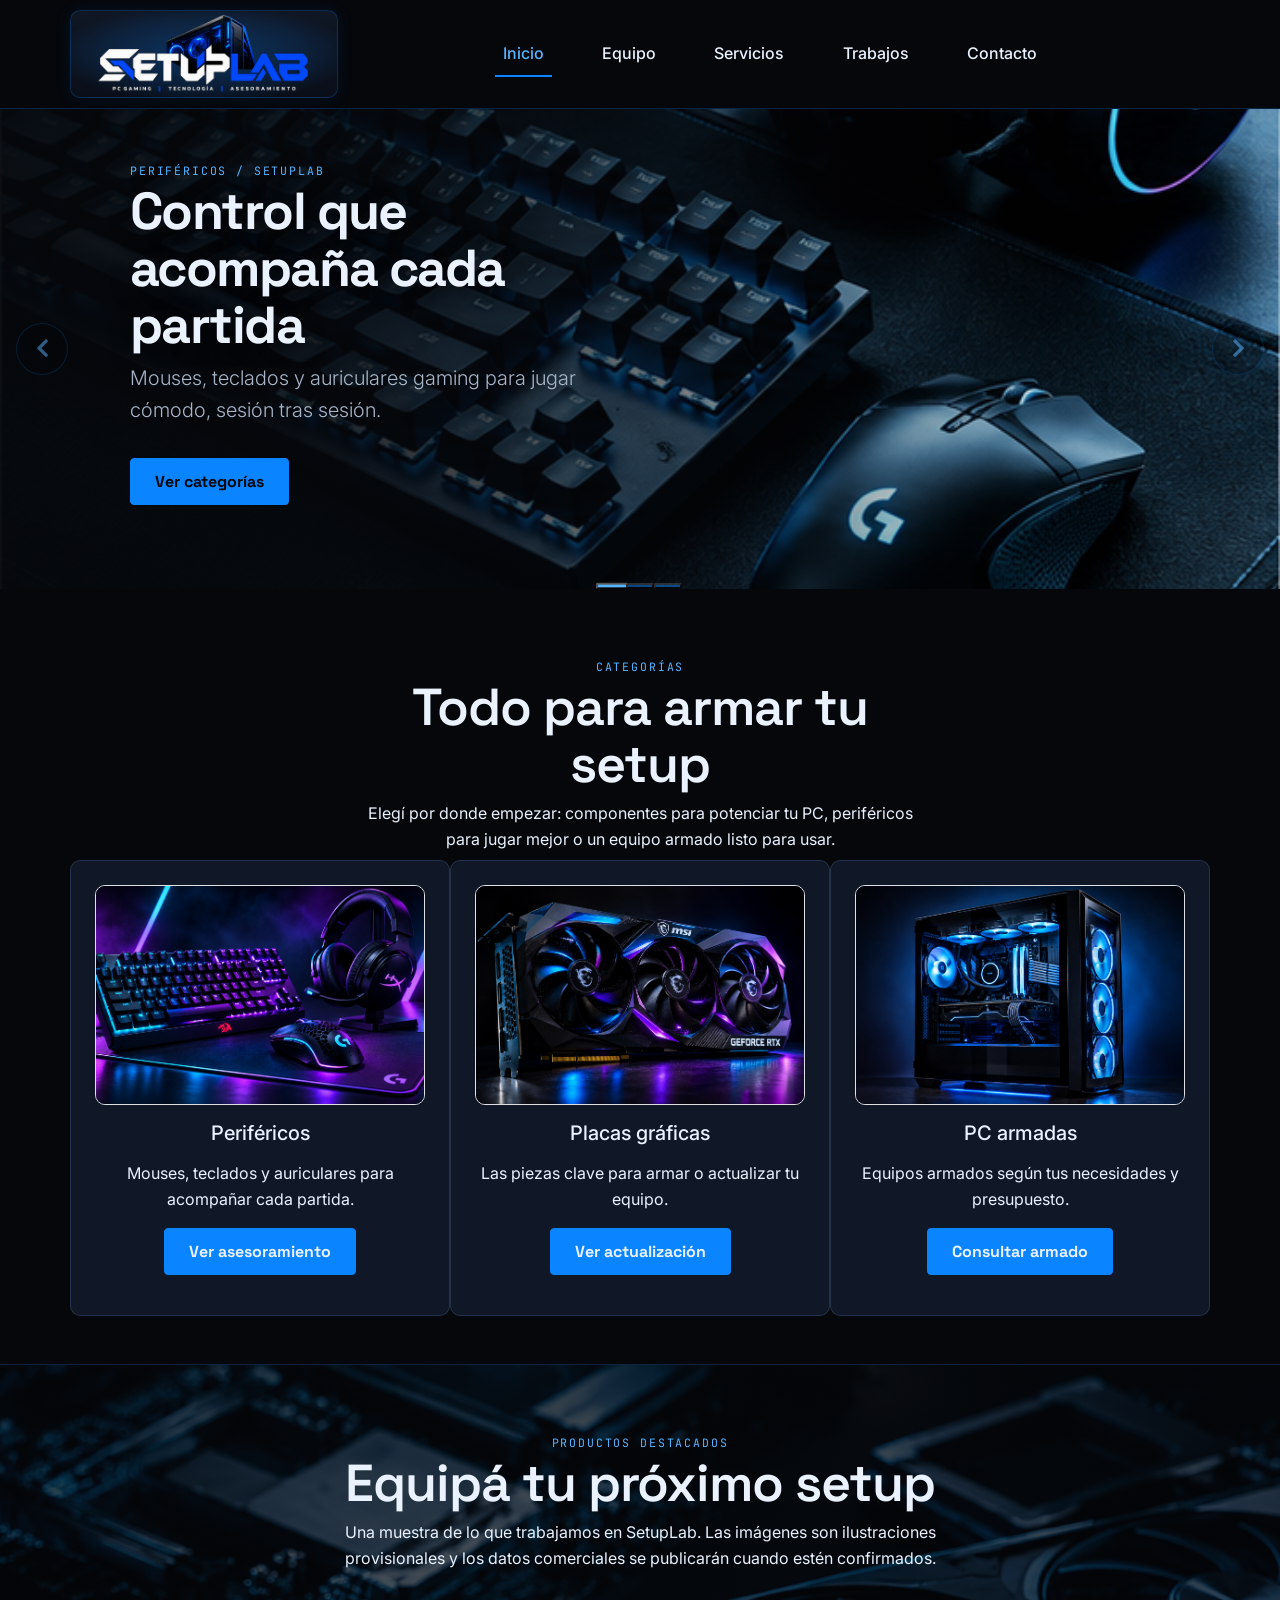
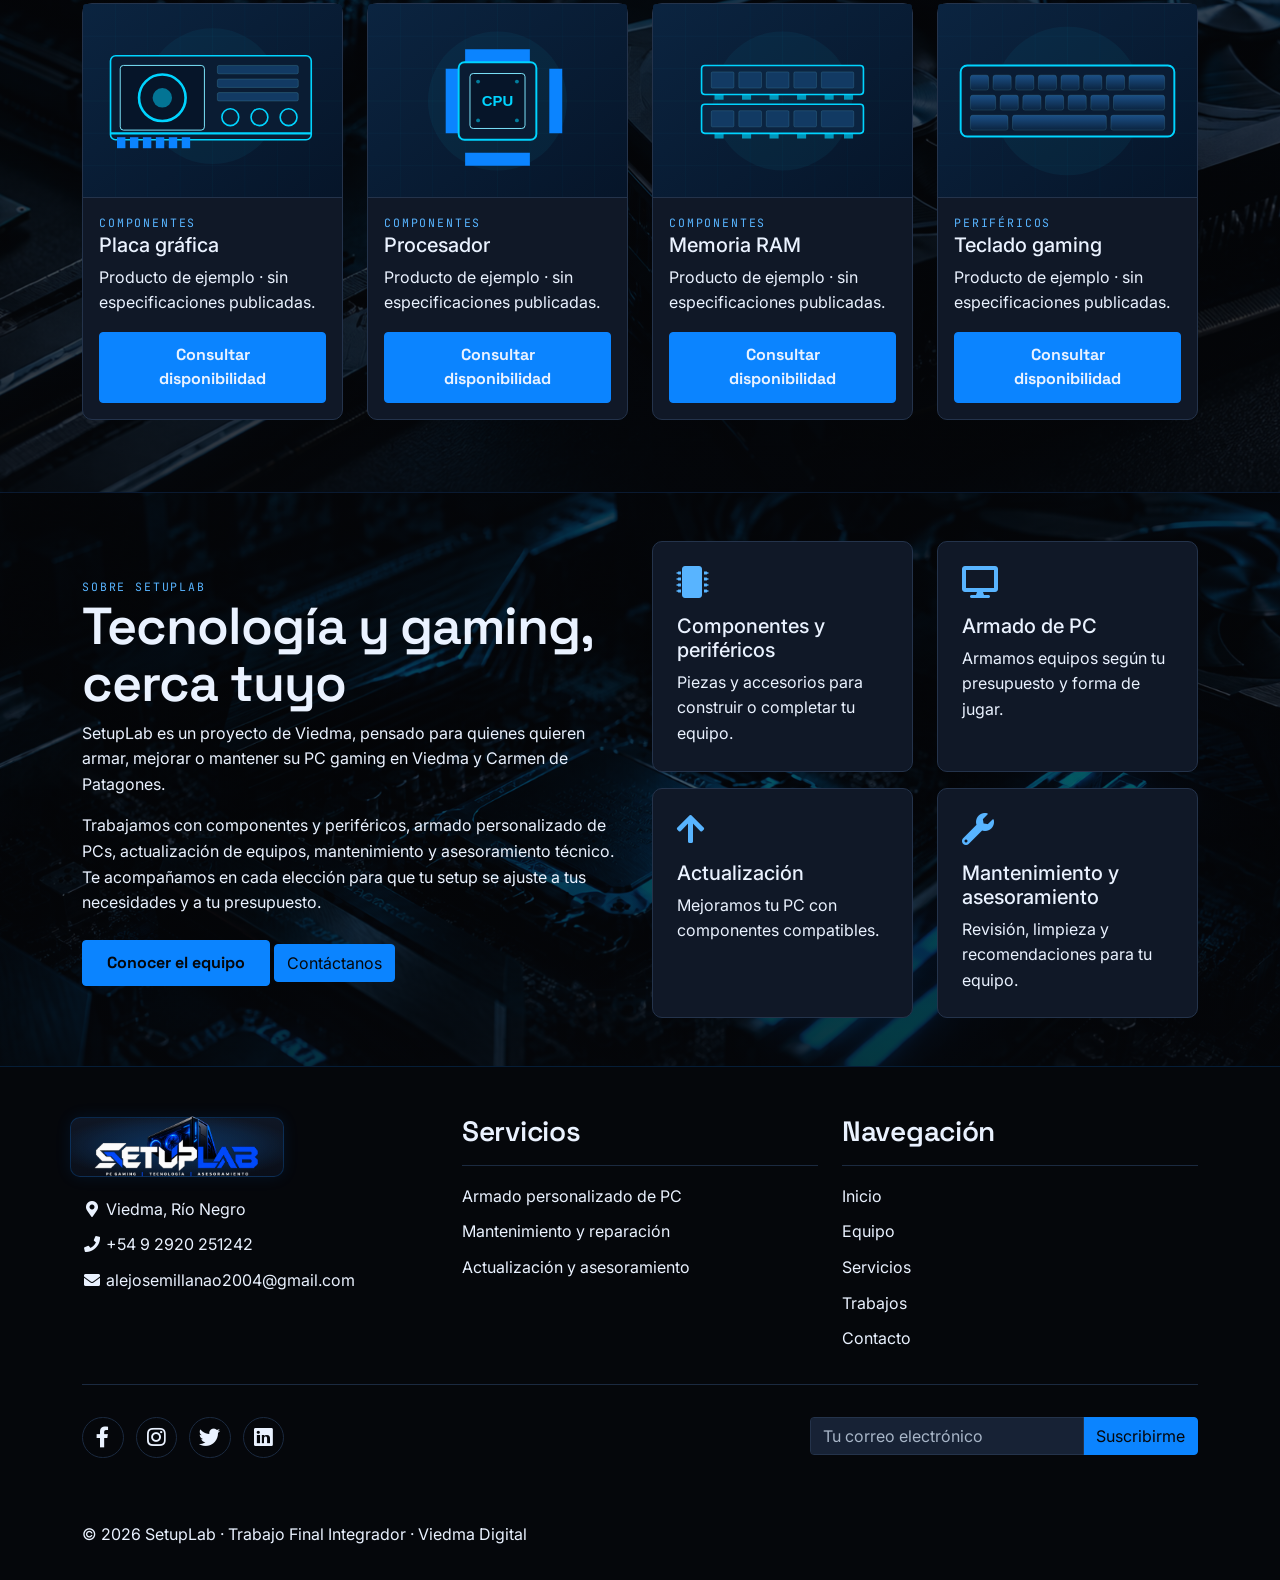
==== commit 85c6f3ab: "Mejoras semánticas, accesibilidad y limpieza de recursos" ====
--- a/index.html
+++ b/index.html
@@ -24,6 +24,8 @@
 
 <body>
 
+    <a class="visually-hidden-focusable" href="#contenido">Saltar al contenido</a>
+
     <!-- Header -->
     <nav class="navbar navbar-expand-lg navbar-dark shadow">
         <div class="container d-flex justify-content-between align-items-center">
@@ -62,15 +64,16 @@
     </nav>
     <!-- Close Header -->
 
+    <main id="contenido">
 
     <!-- Start Banner Hero -->
     <div id="template-mo-zay-hero-carousel" class="carousel slide carousel-fade"
          data-bs-ride="carousel" data-bs-interval="4000" data-bs-pause="hover" data-bs-touch="true">
-        <ol class="carousel-indicators" aria-label="Seleccionar diapositiva">
-            <li data-bs-target="#template-mo-zay-hero-carousel" data-bs-slide-to="0" class="active" aria-label="Diapositiva 1: periféricos"></li>
-            <li data-bs-target="#template-mo-zay-hero-carousel" data-bs-slide-to="1" aria-label="Diapositiva 2: componentes"></li>
-            <li data-bs-target="#template-mo-zay-hero-carousel" data-bs-slide-to="2" aria-label="Diapositiva 3: PC armadas"></li>
-        </ol>
+        <div class="carousel-indicators" aria-label="Seleccionar diapositiva">
+            <button type="button" data-bs-target="#template-mo-zay-hero-carousel" data-bs-slide-to="0" class="active" aria-current="true" aria-label="Diapositiva 1: periféricos"></button>
+            <button type="button" data-bs-target="#template-mo-zay-hero-carousel" data-bs-slide-to="1" aria-label="Diapositiva 2: componentes"></button>
+            <button type="button" data-bs-target="#template-mo-zay-hero-carousel" data-bs-slide-to="2" aria-label="Diapositiva 3: PC armadas"></button>
+        </div>
         <div class="carousel-inner">
             <div class="carousel-item active sl-hero-perifericos">
                 <div class="container">
@@ -94,7 +97,7 @@
                         <div class="col-lg-6 mb-4 mb-lg-0 d-flex align-items-center">
                             <div class="text-align-left align-self-center">
                                 <span class="eyebrow">Componentes / SetupLab</span>
-                                <h1 class="h1">Potencia para tu próximo equipo</h1>
+                                <h2 class="h1">Potencia para tu próximo equipo</h2>
                                 <p class="lead">
                                     Placas gráficas, procesadores y memorias RAM para armar o mejorar tu PC.
                                 </p>
@@ -110,7 +113,7 @@
                         <div class="col-lg-6 mb-4 mb-lg-0 d-flex align-items-center">
                             <div class="text-align-left align-self-center">
                                 <span class="eyebrow">PC armadas / SetupLab</span>
-                                <h1 class="h1">Tu PC gaming, armada a tu medida</h1>
+                                <h2 class="h1">Tu PC gaming, armada a tu medida</h2>
                                 <p class="lead">
                                     Elegimos los componentes según tu presupuesto y armamos un equipo listo para jugar.
                                 </p>
@@ -136,7 +139,7 @@
         <div class="row text-center pt-3">
             <div class="col-lg-6 m-auto">
                 <span class="eyebrow">Categorías</span>
-                <h1 class="h1">Todo para armar tu setup</h1>
+                <h2 class="h1">Todo para armar tu setup</h2>
                 <p>
                     Elegí por donde empezar: componentes para potenciar tu PC, periféricos
                     para jugar mejor o un equipo armado listo para usar.
@@ -179,7 +182,7 @@
             <div class="row text-center py-3">
                 <div class="col-lg-7 m-auto">
                     <span class="eyebrow">Productos destacados</span>
-                    <h1 class="h1">Equipá tu próximo setup</h1>
+                    <h2 class="h1">Equipá tu próximo setup</h2>
                     <p>
                         Una muestra de lo que trabajamos en SetupLab. Las imágenes son
                         ilustraciones provisionales y los datos comerciales se publicarán
@@ -248,7 +251,7 @@
             <div class="row align-items-center gy-4">
                 <div class="col-lg-6 reveal">
                     <span class="eyebrow">Sobre SetupLab</span>
-                    <h1 class="h1">Tecnología y gaming, cerca tuyo</h1>
+                    <h2 class="h1">Tecnología y gaming, cerca tuyo</h2>
                     <p>
                         SetupLab es un proyecto de Viedma, pensado para quienes quieren armar,
                         mejorar o mantener su PC gaming en Viedma y Carmen de Patagones.
@@ -299,6 +302,7 @@
     </section>
     <!-- End SetupLab -->
 
+    </main>
 
     <!-- Start Footer -->
     <footer class="bg-dark" id="tempaltemo_footer">
@@ -393,10 +397,7 @@
     <!-- End Footer -->
 
     <!-- Start Script -->
-    <script src="assets/js/jquery-1.11.0.min.js"></script>
-    <script src="assets/js/jquery-migrate-1.2.1.min.js"></script>
     <script src="assets/js/bootstrap.bundle.min.js"></script>
-    <script src="assets/js/templatemo.js"></script>
     <script src="assets/js/custom.js"></script>
     <!-- End Script -->
 </body>
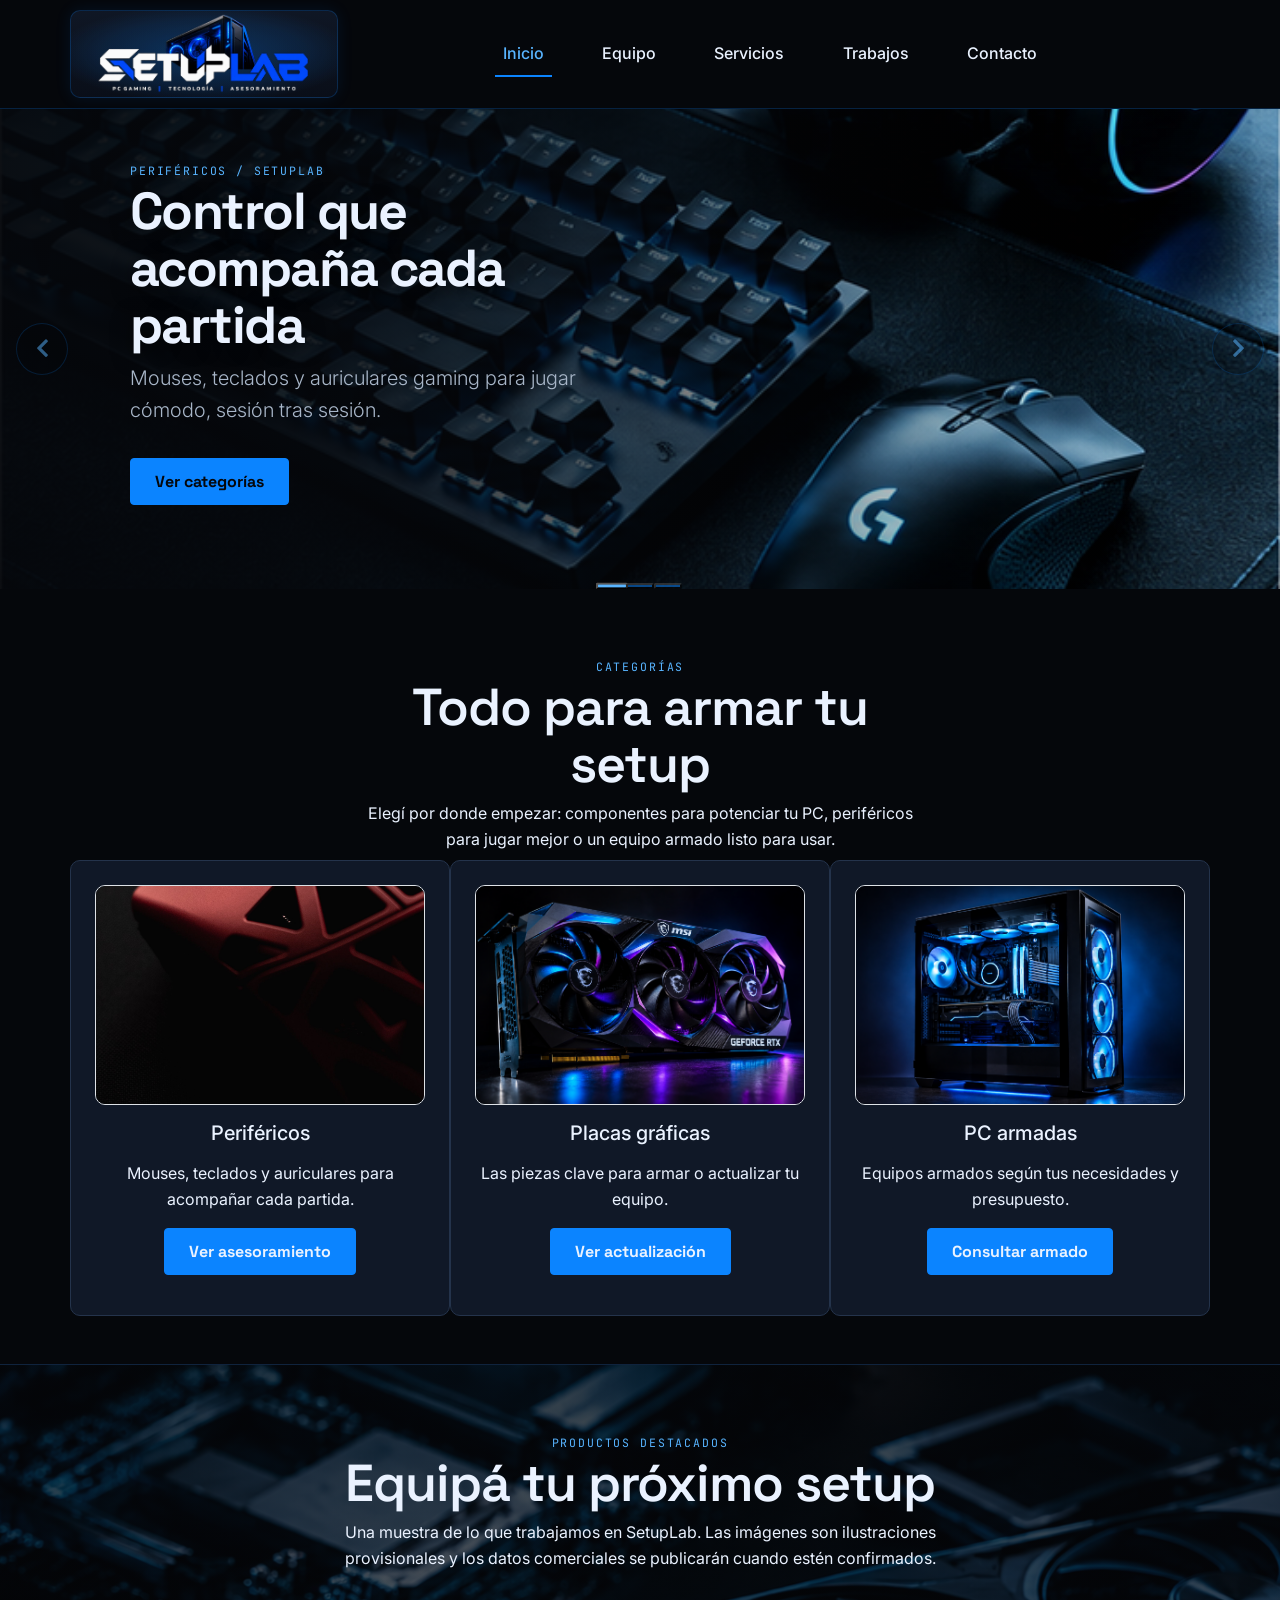
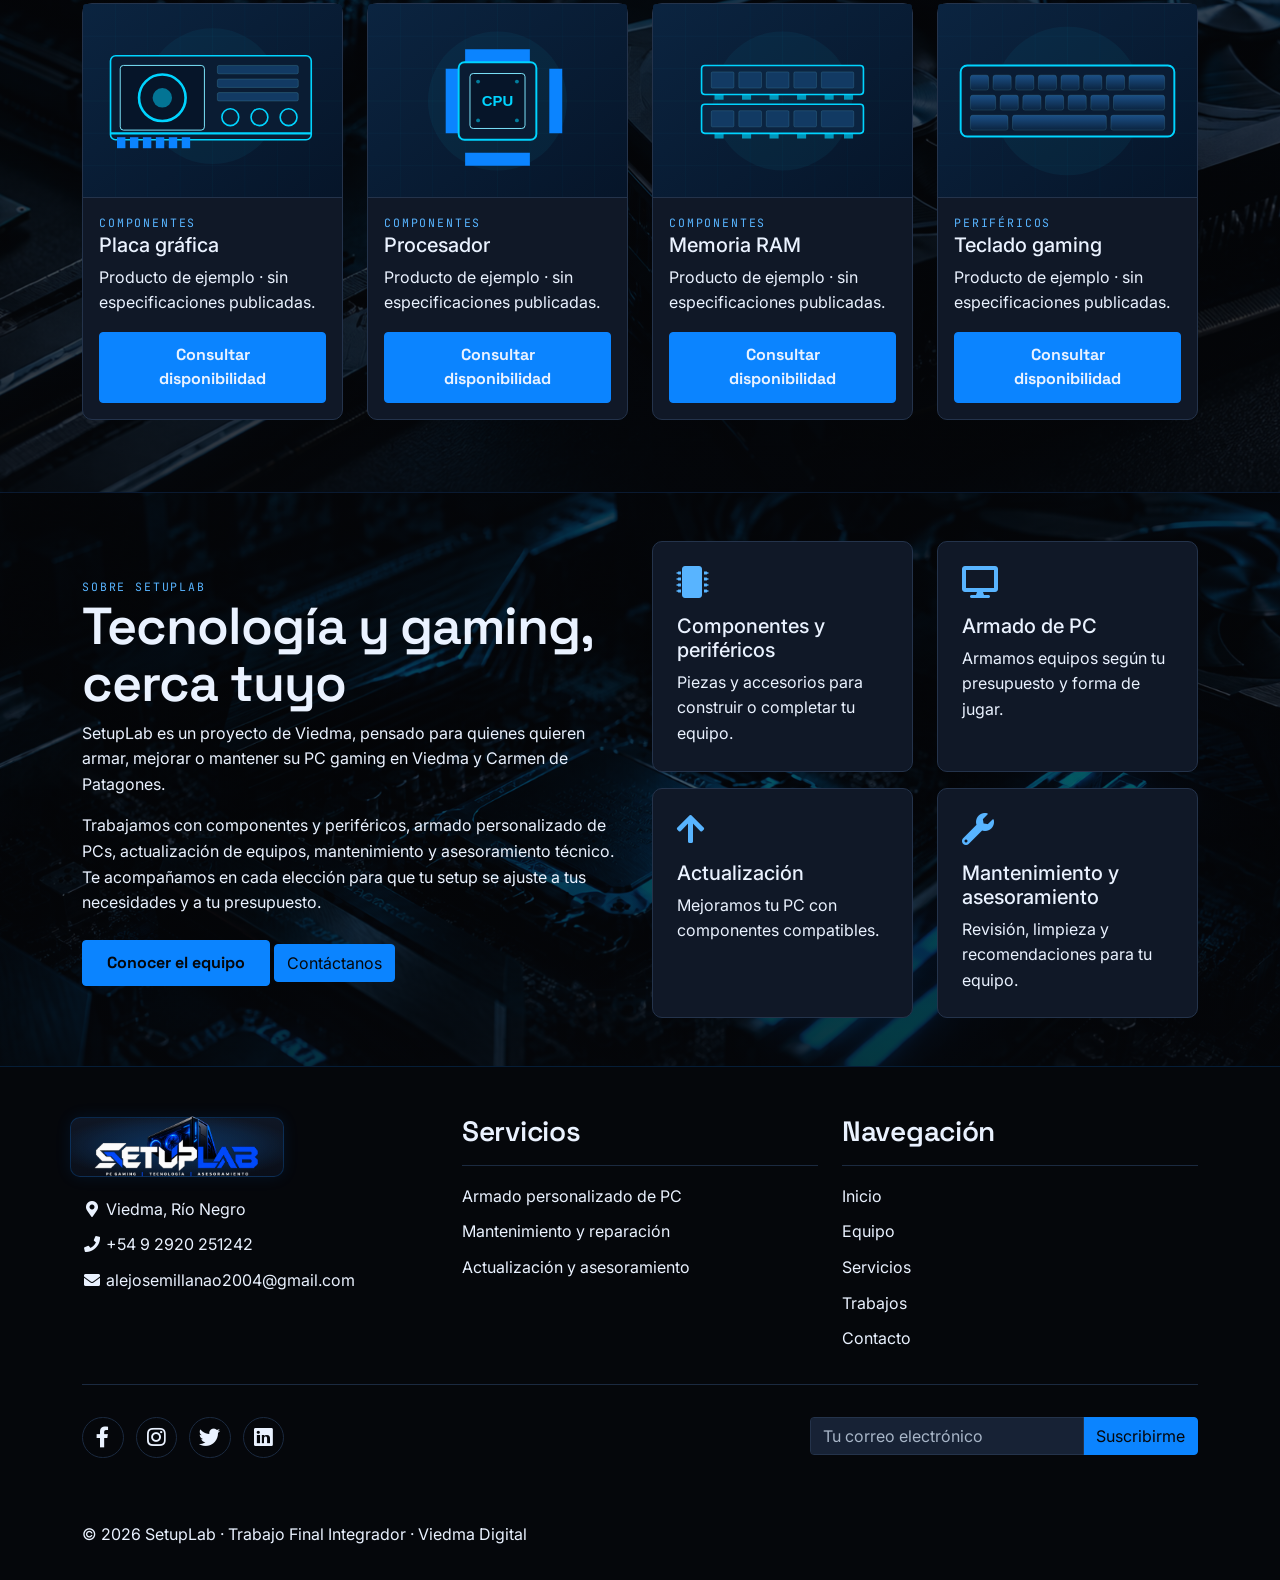
==== commit d89473f9: "Update index.html" ====
--- a/index.html
+++ b/index.html
@@ -148,9 +148,9 @@
         </div>
         <div class="row gy-4">
             <div class="col-12 col-md-4 p-4 mt-3 reveal sl-dark-card text-center">
-                <img src="assets/img/categoria-perifericos.png"
+                <img src="assets/img/inico-perifericos.jpg"
                      class="sl-category-img img-fluid border mx-auto d-block"
-                     alt="Teclado mecánico RGB, mouse gaming y auriculares de la categoría Periféricos">
+                    alt="Mouse gamer de la categoría Periféricos">
                 <h2 class="h5 text-center mt-3 mb-3">Periféricos</h2>
                 <p class="card-text">Mouses, teclados y auriculares para acompañar cada partida.</p>
                 <p class="text-center"><a class="btn btn-setuplab" href="servicios.html">Ver asesoramiento</a></p>
@@ -402,4 +402,4 @@
     <!-- End Script -->
 </body>
 
-</html>+</html>
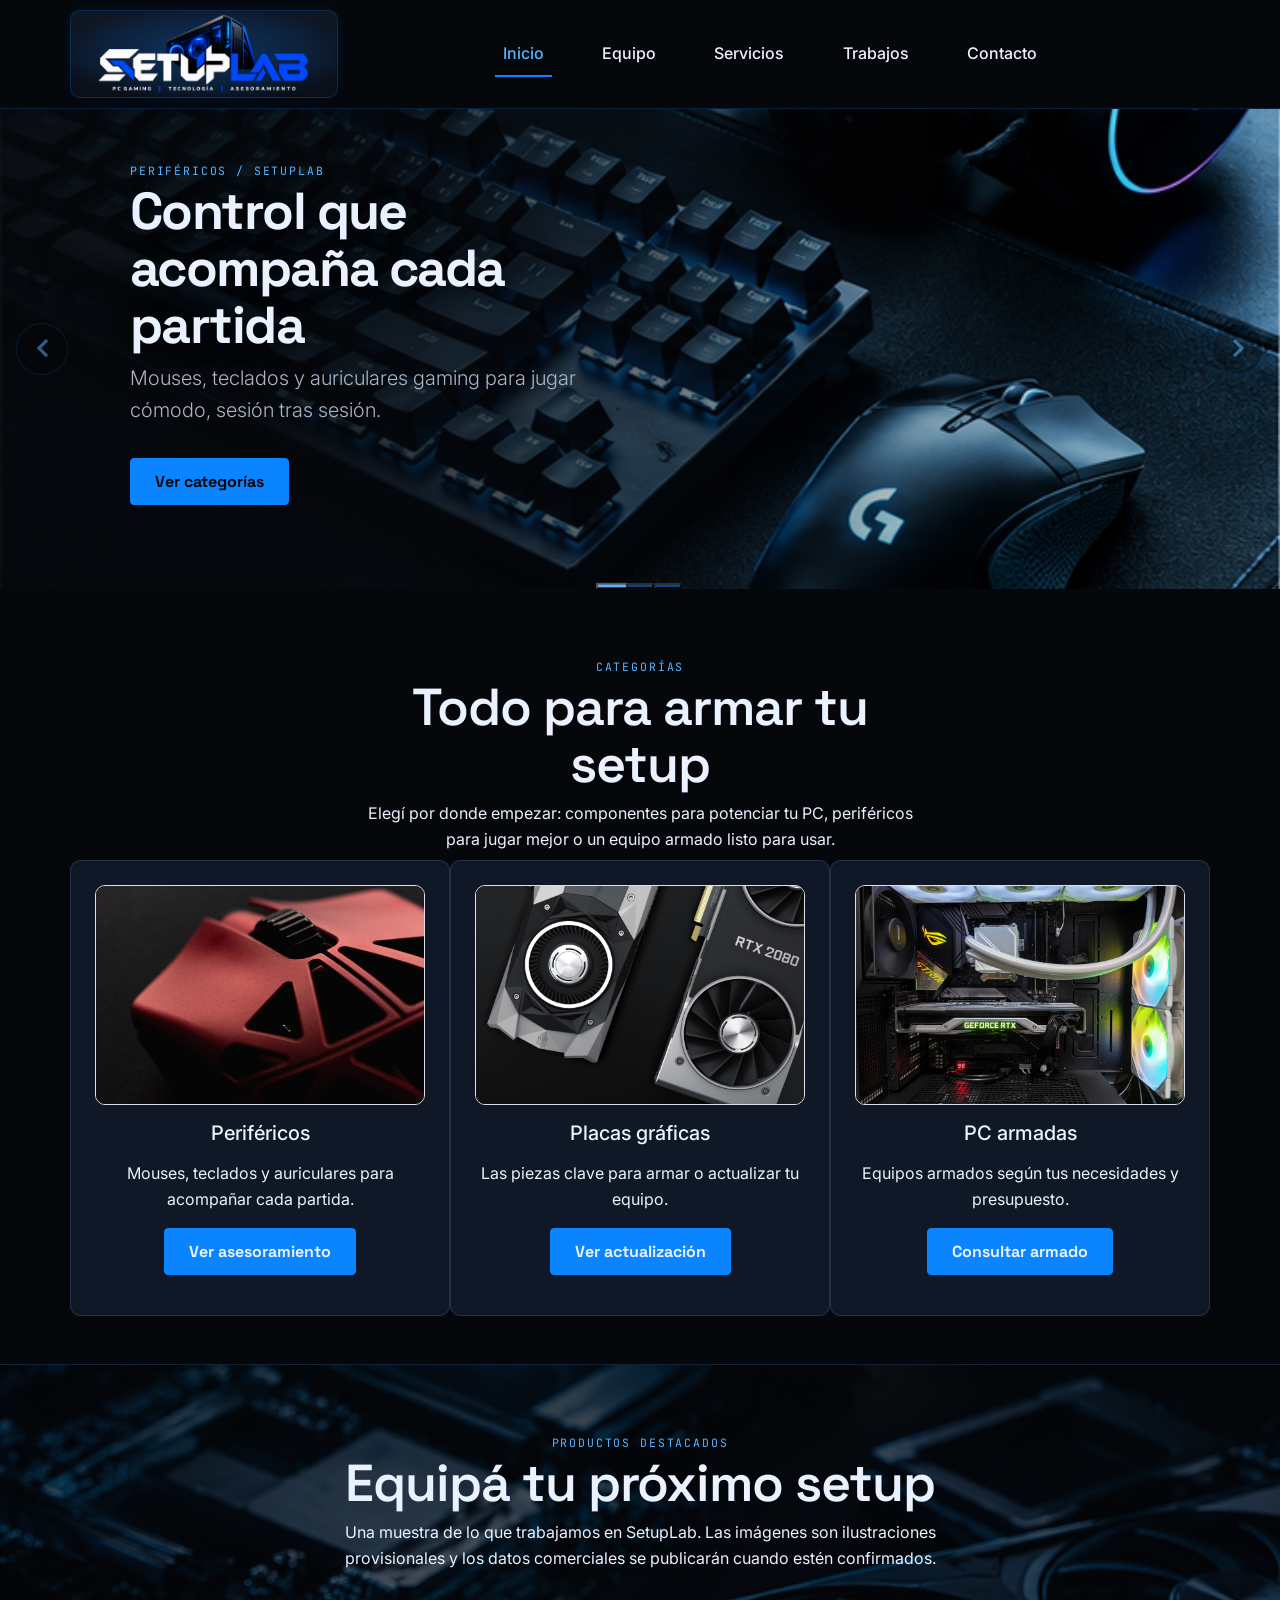
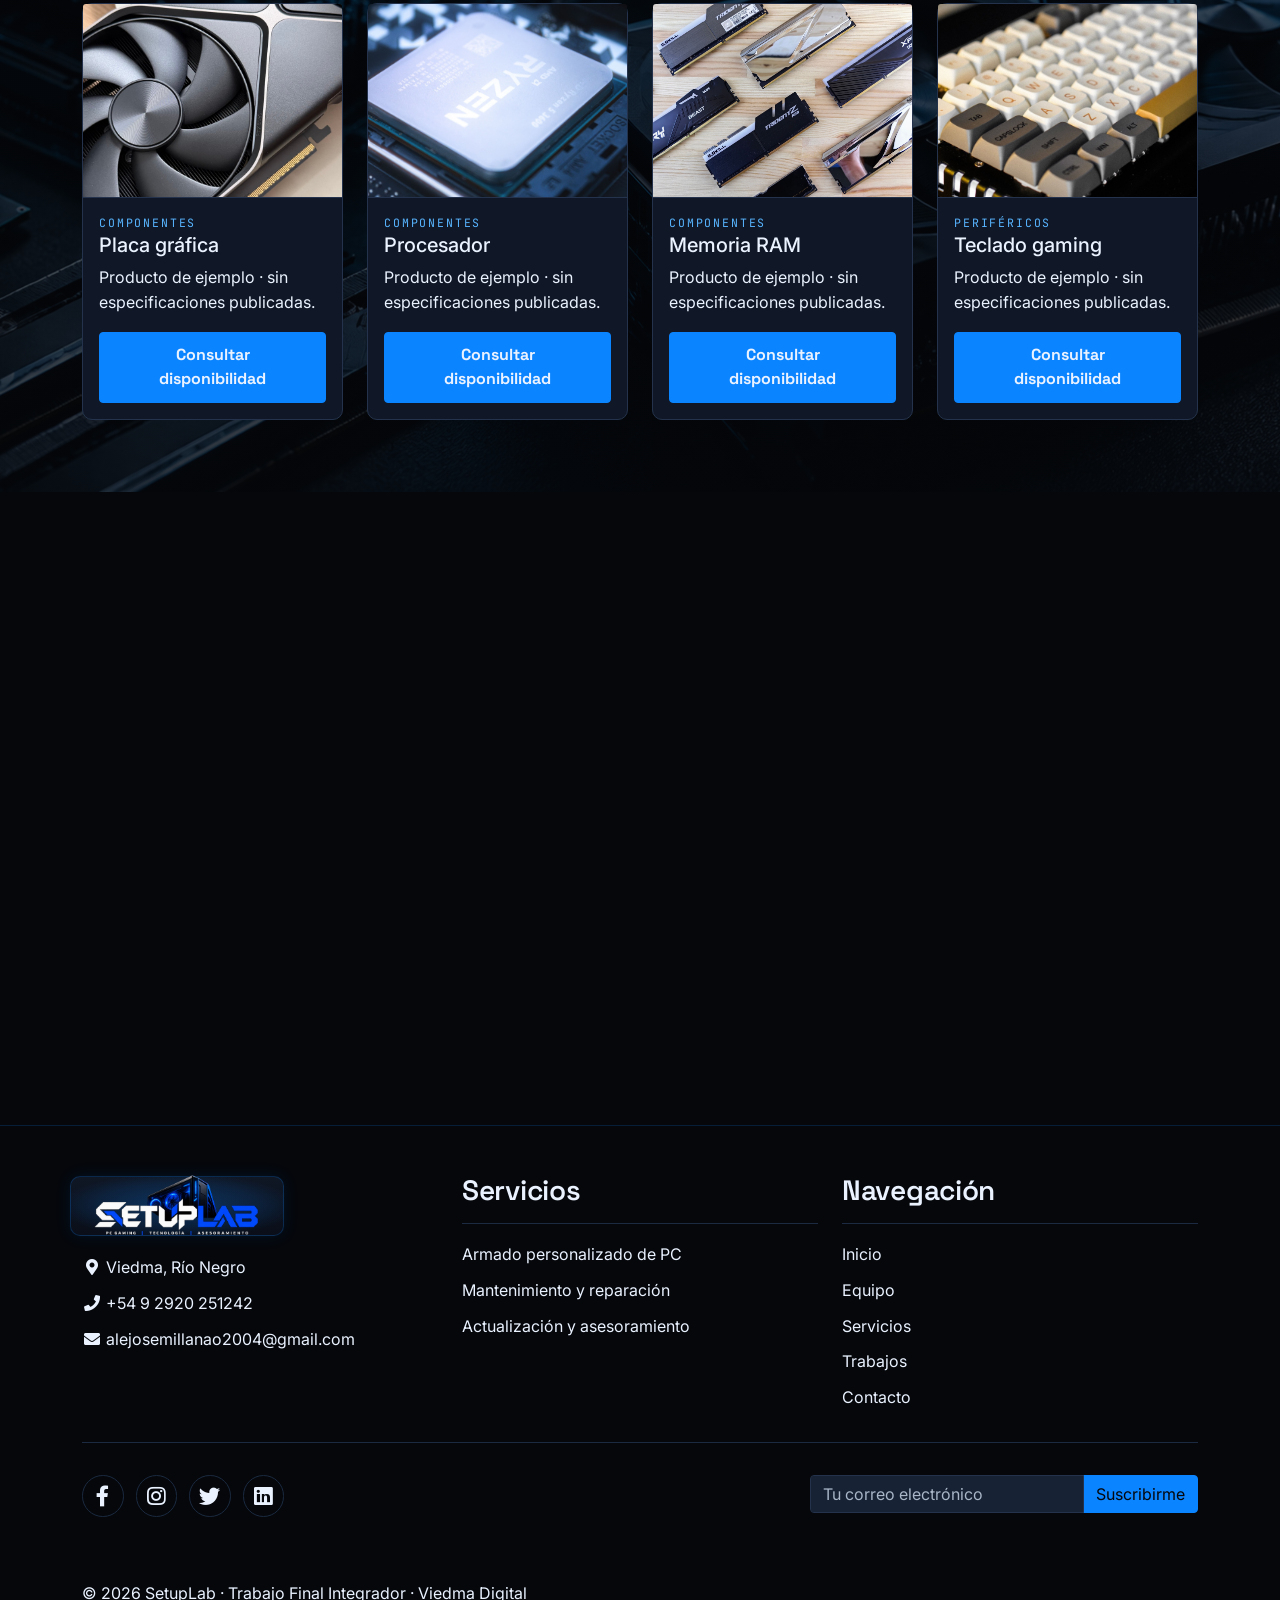
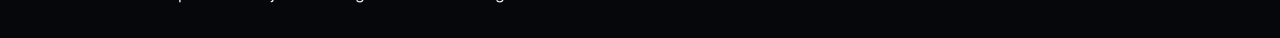
==== commit 0f205c05: "Actualizar fotografías y diseño de la página principal" ====
--- a/index.html
+++ b/index.html
@@ -148,15 +148,16 @@
         </div>
         <div class="row gy-4">
             <div class="col-12 col-md-4 p-4 mt-3 reveal sl-dark-card text-center">
-                <img src="assets/img/inico-perifericos.jpg"
+                <img src="assets/img/categoria-perifericos-mouse.jpg"
                      class="sl-category-img img-fluid border mx-auto d-block"
-                    alt="Mouse gamer de la categoría Periféricos">
+                     style="object-position: center 20%;"
+                     alt="Mouse gamer de la categoría Periféricos">
                 <h2 class="h5 text-center mt-3 mb-3">Periféricos</h2>
                 <p class="card-text">Mouses, teclados y auriculares para acompañar cada partida.</p>
                 <p class="text-center"><a class="btn btn-setuplab" href="servicios.html">Ver asesoramiento</a></p>
             </div>
             <div class="col-12 col-md-4 p-4 mt-3 reveal sl-dark-card text-center">
-                <img src="assets/img/categoria-componentes-gpu.png"
+                <img src="assets/img/categoria-placas-graficas.jpg"
                      class="sl-category-img img-fluid border mx-auto d-block"
                      alt="Placa gráfica dedicada de la categoría Placas gráficas">
                 <h2 class="h5 text-center mt-3 mb-3">Placas gráficas</h2>
@@ -164,9 +165,9 @@
                 <p class="text-center"><a class="btn btn-setuplab" href="servicios.html">Ver actualización</a></p>
             </div>
             <div class="col-12 col-md-4 p-4 mt-3 reveal sl-dark-card text-center">
-                <img src="assets/img/categoria-pc-armadas.png"
+                <img src="assets/img/categoria-pc-armada.jpg"
                      class="sl-category-img img-fluid border mx-auto d-block"
-                     alt="Torre de PC gamer de la categoría PC armadas">
+                     alt="PC gamer armada de la categoría PC armadas">
                 <h2 class="h5 text-center mt-3 mb-3">PC armadas</h2>
                 <p class="card-text">Equipos armados según tus necesidades y presupuesto.</p>
                 <p class="text-center"><a class="btn btn-setuplab" href="servicios.html">Consultar armado</a></p>
@@ -193,8 +194,8 @@
             <div class="row gy-4">
                 <div class="col-12 col-md-6 col-lg-3 mb-4 reveal">
                     <article class="card h-100">
-                        <img src="assets/img/placeholder/producto-placa-grafica.svg"
-                             class="card-img-top" alt="Ilustración de una placa gráfica" data-provisional="true">
+                        <img src="assets/img/producto-placa-grafica.jpg"
+                             class="card-img-top" alt="Fotografía de una placa gráfica" data-provisional="true">
                         <div class="card-body d-flex flex-column">
                             <span class="eyebrow">Componentes</span>
                             <h2 class="h5">Placa gráfica</h2>
@@ -205,8 +206,8 @@
                 </div>
                 <div class="col-12 col-md-6 col-lg-3 mb-4 reveal">
                     <article class="card h-100">
-                        <img src="assets/img/placeholder/producto-procesador.svg"
-                             class="card-img-top" alt="Ilustración de un procesador" data-provisional="true">
+                        <img src="assets/img/producto-procesador.jpg"
+                             class="card-img-top" alt="Fotografía de un procesador" data-provisional="true">
                         <div class="card-body d-flex flex-column">
                             <span class="eyebrow">Componentes</span>
                             <h2 class="h5">Procesador</h2>
@@ -217,8 +218,8 @@
                 </div>
                 <div class="col-12 col-md-6 col-lg-3 mb-4 reveal">
                     <article class="card h-100">
-                        <img src="assets/img/placeholder/producto-memoria-ram.svg"
-                             class="card-img-top" alt="Ilustración de módulos de memoria RAM" data-provisional="true">
+                        <img src="assets/img/producto-memoria-ram.jpg"
+                             class="card-img-top" alt="Fotografía de módulos de memoria RAM" data-provisional="true">
                         <div class="card-body d-flex flex-column">
                             <span class="eyebrow">Componentes</span>
                             <h2 class="h5">Memoria RAM</h2>
@@ -229,8 +230,8 @@
                 </div>
                 <div class="col-12 col-md-6 col-lg-3 mb-4 reveal">
                     <article class="card h-100">
-                        <img src="assets/img/placeholder/producto-teclado.svg"
-                             class="card-img-top" alt="Ilustración de un teclado gaming" data-provisional="true">
+                        <img src="assets/img/producto-teclado-gaming.jpg"
+                             class="card-img-top" alt="Fotografía de un teclado gaming" data-provisional="true">
                         <div class="card-body d-flex flex-column">
                             <span class="eyebrow">Periféricos</span>
                             <h2 class="h5">Teclado gaming</h2>
@@ -268,32 +269,32 @@
                 <div class="col-lg-6 reveal">
                     <div class="row gy-3">
                         <div class="col-sm-6">
-                            <div class="sl-dark-card h-100 p-4">
+                            <article class="sl-dark-card sl-servicio-card sl-sobre-card sl-sobre-componentes h-100 p-4">
                                 <i class="fa fa-microchip fa-2x mb-3" aria-hidden="true"></i>
                                 <h2 class="h5">Componentes y periféricos</h2>
                                 <p class="mb-0">Piezas y accesorios para construir o completar tu equipo.</p>
-                            </div>
+                            </article>
                         </div>
                         <div class="col-sm-6">
-                            <div class="sl-dark-card h-100 p-4">
+                            <article class="sl-dark-card sl-servicio-card sl-sobre-card sl-sobre-armado h-100 p-4">
                                 <i class="fa fa-desktop fa-2x mb-3" aria-hidden="true"></i>
                                 <h2 class="h5">Armado de PC</h2>
                                 <p class="mb-0">Armamos equipos según tu presupuesto y forma de jugar.</p>
-                            </div>
+                            </article>
                         </div>
                         <div class="col-sm-6">
-                            <div class="sl-dark-card h-100 p-4">
+                            <article class="sl-dark-card sl-servicio-card sl-sobre-card sl-sobre-actualizacion h-100 p-4">
                                 <i class="fa fa-arrow-up fa-2x mb-3" aria-hidden="true"></i>
                                 <h2 class="h5">Actualización</h2>
                                 <p class="mb-0">Mejoramos tu PC con componentes compatibles.</p>
-                            </div>
+                            </article>
                         </div>
                         <div class="col-sm-6">
-                            <div class="sl-dark-card h-100 p-4">
+                            <article class="sl-dark-card sl-servicio-card sl-sobre-card sl-sobre-mantenimiento h-100 p-4">
                                 <i class="fa fa-wrench fa-2x mb-3" aria-hidden="true"></i>
                                 <h2 class="h5">Mantenimiento y asesoramiento</h2>
                                 <p class="mb-0">Revisión, limpieza y recomendaciones para tu equipo.</p>
-                            </div>
+                            </article>
                         </div>
                     </div>
                 </div>
@@ -402,4 +403,4 @@
     <!-- End Script -->
 </body>
 
-</html>
+</html>
--- a/assets/css/custom.css
+++ b/assets/css/custom.css
@@ -511,6 +511,8 @@
   aspect-ratio: 4 / 3;
   border-bottom: 1px solid var(--sl-line-dark);
 }
+/* Foco uniforme en los productos destacados de Inicio, sin afectar otras páginas. */
+#destacados .card-img-top { object-position: center 45%; }
 
 /* Imágenes definitivas de las categorías de Inicio.
    El recuadro 3:2 se acerca al formato original (16:9) y, junto con
@@ -571,6 +573,34 @@
 }
 @media (max-width: 767.98px) {
   .sl-servicio-card { min-height: 0; }
+}
+
+/* Tarjetas de «Sobre SetupLab» en Inicio: reutilizan el degradado y el hover
+   de .sl-servicio-card y sólo ajustan altura, encuadre y acento azul. */
+.sl-sobre-card {
+  min-height: 260px;
+  justify-content: flex-end;
+  background-position: center;
+  text-shadow: 0 1px 3px rgba(0, 0, 0, .6);
+}
+.sl-sobre-card h2 {
+  padding-left: .7rem;
+  border-left: 3px solid var(--sl-electric);
+}
+.sl-sobre-componentes {
+  background-image: url("../img/perifericos y componentes.jpg");
+}
+.sl-sobre-armado {
+  background-image: url("../img/armado de pc.jpg");
+}
+.sl-sobre-actualizacion {
+  background-image: url("../img/actualizacion.jpg");
+}
+.sl-sobre-mantenimiento {
+  background-image: url("../img/mantenimiento de pc.jpg");
+}
+@media (max-width: 575.98px) {
+  .sl-sobre-card { min-height: 230px; }
 }
 
 .card-body,
